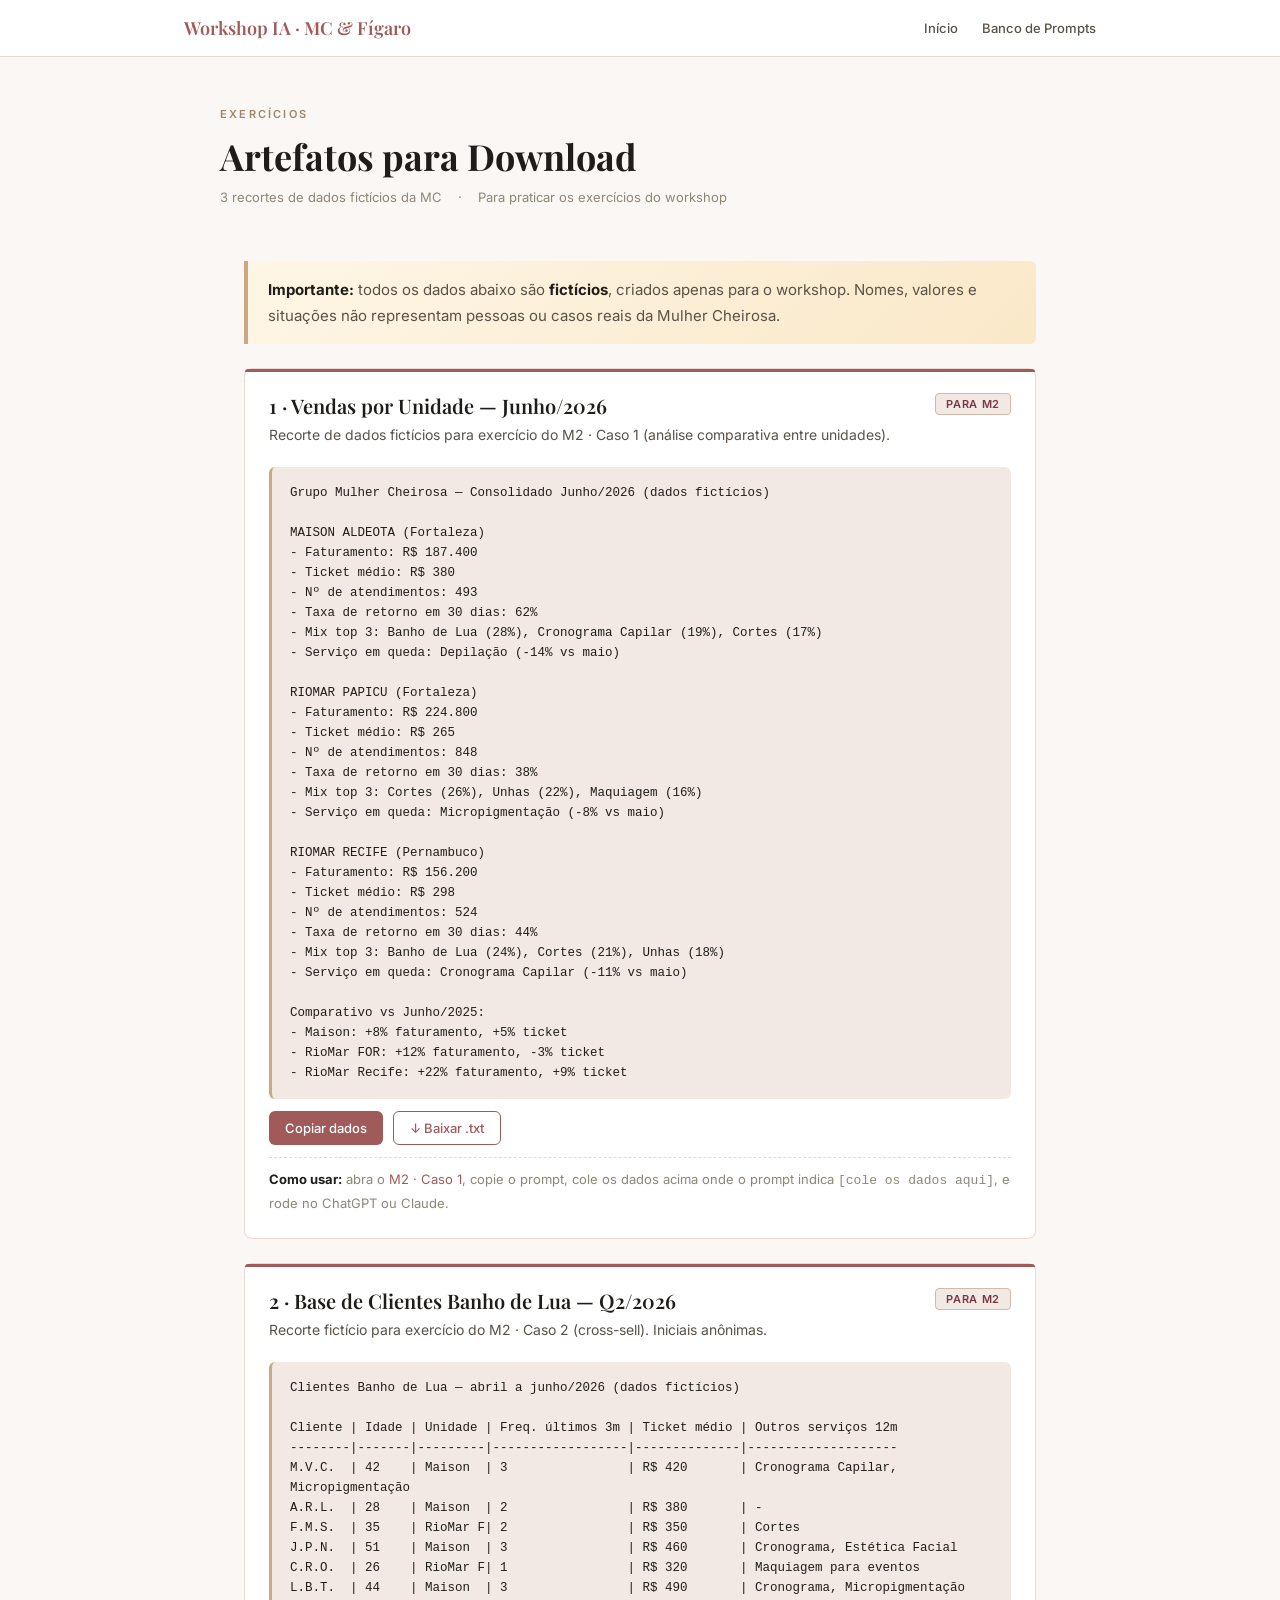
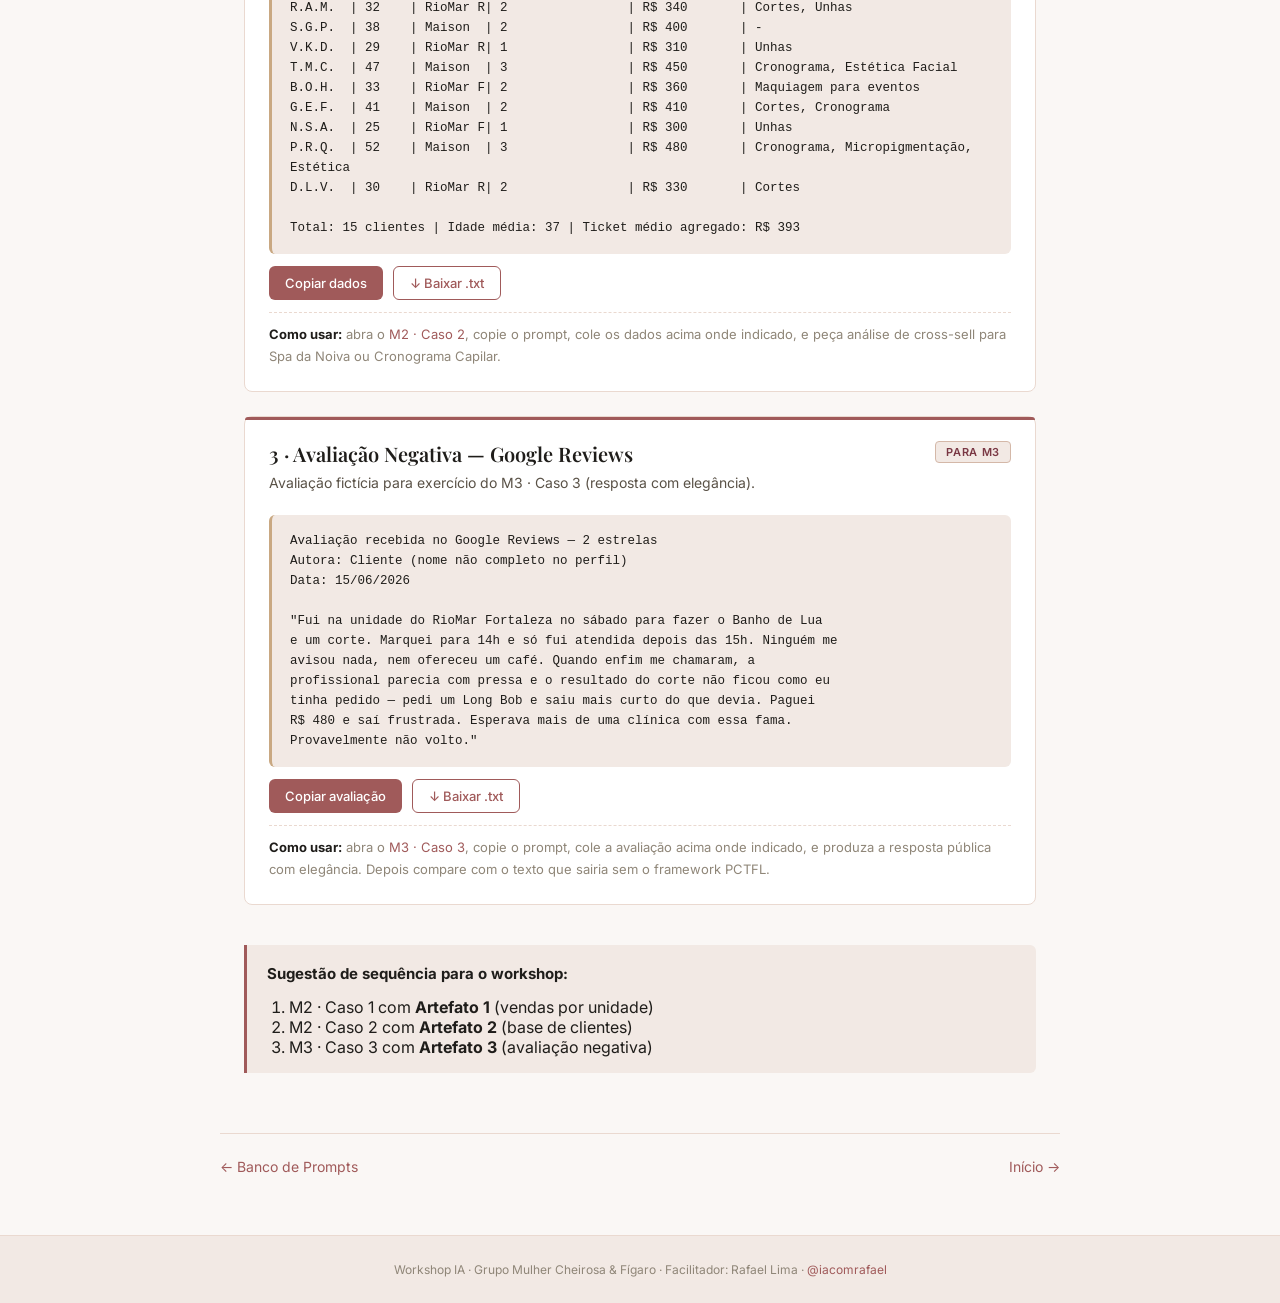
==== artefatos/index.html @ f2a698a7 "Initial: site do Workshop IA para Grupo Mulher Cheirosa & Fígaro Estrutura completa em 2h: - Home co" ====
<!DOCTYPE html>
<html lang="pt-BR">
<head>
  <meta charset="UTF-8">
  <meta name="viewport" content="width=device-width, initial-scale=1.0">
  <title>Artefatos — Workshop IA · MC & Fígaro</title>
  <link rel="preconnect" href="https://fonts.googleapis.com">
  <link rel="preconnect" href="https://fonts.gstatic.com" crossorigin>
  <link href="https://fonts.googleapis.com/css2?family=Playfair+Display:wght@400;600;700&family=Inter:wght@400;500;600&display=swap" rel="stylesheet">
  <link rel="stylesheet" href="../assets/style.css">
  <style>
    .artefato-list {
      display: flex;
      flex-direction: column;
      gap: 24px;
      margin: 24px 0 40px;
    }
    .artefato-card {
      background: var(--bg-card);
      border: 1px solid var(--border);
      border-radius: 8px;
      padding: 24px;
      position: relative;
    }
    .artefato-card::after {
      content: '';
      position: absolute;
      top: 0; left: 0; right: 0;
      height: 3px;
      background: var(--accent);
      border-radius: 8px 8px 0 0;
    }
    .artefato-header {
      display: flex;
      justify-content: space-between;
      align-items: flex-start;
      gap: 12px;
      margin-bottom: 12px;
    }
    .artefato-title {
      font-family: var(--serif);
      font-size: 20px;
      color: var(--ink);
      margin: 0 0 4px;
    }
    .artefato-desc {
      font-size: 14px;
      color: var(--ink-soft);
      margin-bottom: 8px;
    }
    .artefato-tag {
      font-size: 11px;
      font-weight: 600;
      padding: 3px 10px;
      border-radius: 4px;
      background: var(--bg-warm);
      color: var(--accent-dark);
      border: 1px solid var(--border-strong);
      text-transform: uppercase;
      letter-spacing: .06em;
      white-space: nowrap;
    }
    .artefato-body {
      background: var(--bg-warm);
      padding: 16px 18px;
      border-radius: 6px;
      font-family: var(--mono);
      font-size: 12.5px;
      color: var(--ink);
      white-space: pre-wrap;
      line-height: 1.6;
      border-left: 3px solid var(--accent-warm);
      margin-bottom: 12px;
      overflow-x: auto;
    }
    .artefato-actions {
      display: flex;
      gap: 10px;
      flex-wrap: wrap;
    }
    .copy-btn, .download-btn {
      padding: 8px 16px;
      font-family: var(--sans);
      font-size: 13px;
      font-weight: 500;
      border-radius: 6px;
      cursor: pointer;
      transition: background .15s;
      text-decoration: none;
      display: inline-block;
    }
    .copy-btn {
      background: var(--accent);
      color: #fff;
      border: none;
    }
    .copy-btn:hover { background: var(--accent-dark); }
    .copy-btn.copied { background: #2e7d32; }
    .download-btn {
      background: transparent;
      color: var(--accent);
      border: 1.5px solid var(--accent);
    }
    .download-btn:hover { background: var(--accent); color: #fff; }
    .como-usar {
      font-size: 13px;
      color: var(--ink-muted);
      padding: 10px 0 0;
      margin-top: 12px;
      border-top: 1px dashed var(--border);
    }
    .como-usar strong { color: var(--ink); }
  </style>
</head>
<body>

  <header class="topbar">
    <div class="topbar-inner">
      <a href="../index.html" class="topbar-logo">Workshop IA · MC & Fígaro</a>
      <nav class="topbar-nav">
        <a href="../index.html">Início</a>
        <a href="../banco-de-prompts/index.html">Banco de Prompts</a>
      </nav>
    </div>
  </header>

  <div class="module-header site-container">
    <p class="eyebrow">Exercícios</p>
    <h1>Artefatos para Download</h1>
    <div class="module-header-meta">
      <span>3 recortes de dados fictícios da MC</span>
      <span>·</span>
      <span>Para praticar os exercícios do workshop</span>
    </div>
  </div>

  <div class="site-container">
    <div class="callout warning">
      <p><strong>Importante:</strong> todos os dados abaixo são <strong>fictícios</strong>,
      criados apenas para o workshop. Nomes, valores e situações não representam
      pessoas ou casos reais da Mulher Cheirosa.</p>
    </div>

    <div class="artefato-list">

      <!-- ARTEFATO 1 -->
      <div class="artefato-card">
        <div class="artefato-header">
          <div>
            <h3 class="artefato-title">1 · Vendas por Unidade — Junho/2026</h3>
            <p class="artefato-desc">Recorte de dados fictícios para exercício do M2 · Caso 1 (análise comparativa entre unidades).</p>
          </div>
          <span class="artefato-tag">Para M2</span>
        </div>
        <div class="artefato-body" id="a1">Grupo Mulher Cheirosa — Consolidado Junho/2026 (dados fictícios)

MAISON ALDEOTA (Fortaleza)
- Faturamento: R$ 187.400
- Ticket médio: R$ 380
- Nº de atendimentos: 493
- Taxa de retorno em 30 dias: 62%
- Mix top 3: Banho de Lua (28%), Cronograma Capilar (19%), Cortes (17%)
- Serviço em queda: Depilação (-14% vs maio)

RIOMAR PAPICU (Fortaleza)
- Faturamento: R$ 224.800
- Ticket médio: R$ 265
- Nº de atendimentos: 848
- Taxa de retorno em 30 dias: 38%
- Mix top 3: Cortes (26%), Unhas (22%), Maquiagem (16%)
- Serviço em queda: Micropigmentação (-8% vs maio)

RIOMAR RECIFE (Pernambuco)
- Faturamento: R$ 156.200
- Ticket médio: R$ 298
- Nº de atendimentos: 524
- Taxa de retorno em 30 dias: 44%
- Mix top 3: Banho de Lua (24%), Cortes (21%), Unhas (18%)
- Serviço em queda: Cronograma Capilar (-11% vs maio)

Comparativo vs Junho/2025:
- Maison: +8% faturamento, +5% ticket
- RioMar FOR: +12% faturamento, -3% ticket
- RioMar Recife: +22% faturamento, +9% ticket</div>
        <div class="artefato-actions">
          <button class="copy-btn" data-copy="a1">Copiar dados</button>
          <a href="downloads/vendas-junho-2026.txt" download class="download-btn">↓ Baixar .txt</a>
        </div>
        <p class="como-usar"><strong>Como usar:</strong> abra o <a href="../m2/index.html">M2 · Caso 1</a>, copie o prompt, cole os dados acima onde o prompt indica <code>[cole os dados aqui]</code>, e rode no ChatGPT ou Claude.</p>
      </div>

      <!-- ARTEFATO 2 -->
      <div class="artefato-card">
        <div class="artefato-header">
          <div>
            <h3 class="artefato-title">2 · Base de Clientes Banho de Lua — Q2/2026</h3>
            <p class="artefato-desc">Recorte fictício para exercício do M2 · Caso 2 (cross-sell). Iniciais anônimas.</p>
          </div>
          <span class="artefato-tag">Para M2</span>
        </div>
        <div class="artefato-body" id="a2">Clientes Banho de Lua — abril a junho/2026 (dados fictícios)

Cliente | Idade | Unidade | Freq. últimos 3m | Ticket médio | Outros serviços 12m
--------|-------|---------|------------------|--------------|--------------------
M.V.C.  | 42    | Maison  | 3                | R$ 420       | Cronograma Capilar, Micropigmentação
A.R.L.  | 28    | Maison  | 2                | R$ 380       | -
F.M.S.  | 35    | RioMar F| 2                | R$ 350       | Cortes
J.P.N.  | 51    | Maison  | 3                | R$ 460       | Cronograma, Estética Facial
C.R.O.  | 26    | RioMar F| 1                | R$ 320       | Maquiagem para eventos
L.B.T.  | 44    | Maison  | 3                | R$ 490       | Cronograma, Micropigmentação
R.A.M.  | 32    | RioMar R| 2                | R$ 340       | Cortes, Unhas
S.G.P.  | 38    | Maison  | 2                | R$ 400       | -
V.K.D.  | 29    | RioMar R| 1                | R$ 310       | Unhas
T.M.C.  | 47    | Maison  | 3                | R$ 450       | Cronograma, Estética Facial
B.O.H.  | 33    | RioMar F| 2                | R$ 360       | Maquiagem para eventos
G.E.F.  | 41    | Maison  | 2                | R$ 410       | Cortes, Cronograma
N.S.A.  | 25    | RioMar F| 1                | R$ 300       | Unhas
P.R.Q.  | 52    | Maison  | 3                | R$ 480       | Cronograma, Micropigmentação, Estética
D.L.V.  | 30    | RioMar R| 2                | R$ 330       | Cortes

Total: 15 clientes | Idade média: 37 | Ticket médio agregado: R$ 393</div>
        <div class="artefato-actions">
          <button class="copy-btn" data-copy="a2">Copiar dados</button>
          <a href="downloads/clientes-banho-de-lua-q2-2026.txt" download class="download-btn">↓ Baixar .txt</a>
        </div>
        <p class="como-usar"><strong>Como usar:</strong> abra o <a href="../m2/index.html">M2 · Caso 2</a>, copie o prompt, cole os dados acima onde indicado, e peça análise de cross-sell para Spa da Noiva ou Cronograma Capilar.</p>
      </div>

      <!-- ARTEFATO 3 -->
      <div class="artefato-card">
        <div class="artefato-header">
          <div>
            <h3 class="artefato-title">3 · Avaliação Negativa — Google Reviews</h3>
            <p class="artefato-desc">Avaliação fictícia para exercício do M3 · Caso 3 (resposta com elegância).</p>
          </div>
          <span class="artefato-tag">Para M3</span>
        </div>
        <div class="artefato-body" id="a3">Avaliação recebida no Google Reviews — 2 estrelas
Autora: Cliente (nome não completo no perfil)
Data: 15/06/2026

"Fui na unidade do RioMar Fortaleza no sábado para fazer o Banho de Lua
e um corte. Marquei para 14h e só fui atendida depois das 15h. Ninguém me
avisou nada, nem ofereceu um café. Quando enfim me chamaram, a
profissional parecia com pressa e o resultado do corte não ficou como eu
tinha pedido — pedi um Long Bob e saiu mais curto do que devia. Paguei
R$ 480 e saí frustrada. Esperava mais de uma clínica com essa fama.
Provavelmente não volto."</div>
        <div class="artefato-actions">
          <button class="copy-btn" data-copy="a3">Copiar avaliação</button>
          <a href="downloads/avaliacao-negativa.txt" download class="download-btn">↓ Baixar .txt</a>
        </div>
        <p class="como-usar"><strong>Como usar:</strong> abra o <a href="../m3/index.html">M3 · Caso 3</a>, copie o prompt, cole a avaliação acima onde indicado, e produza a resposta pública com elegância. Depois compare com o texto que sairia sem o framework PCTFL.</p>
      </div>

    </div><!-- /artefato-list -->

    <div class="callout">
      <p><strong>Sugestão de sequência para o workshop:</strong></p>
      <ol style="margin-top:10px; margin-bottom:0">
        <li>M2 · Caso 1 com <strong>Artefato 1</strong> (vendas por unidade)</li>
        <li>M2 · Caso 2 com <strong>Artefato 2</strong> (base de clientes)</li>
        <li>M3 · Caso 3 com <strong>Artefato 3</strong> (avaliação negativa)</li>
      </ol>
    </div>
  </div>

  <section class="section content-section">
    <div class="site-container" style="display:flex; justify-content:space-between; padding:24px 0; border-top:1px solid var(--border)">
      <a href="../banco-de-prompts/index.html" style="font-size:14px; color:var(--accent)">← Banco de Prompts</a>
      <a href="../index.html" style="font-size:14px; color:var(--accent)">Início →</a>
    </div>
  </section>

  <footer>
    <p>Workshop IA · Grupo Mulher Cheirosa & Fígaro · Facilitador: Rafael Lima · <a href="https://instagram.com/iacomrafael" target="_blank" rel="noopener">@iacomrafael</a></p>
  </footer>

  <script src="../assets/script.js"></script>
</body>
</html>
---- assets/style.css ----
/* ============================================================
   Workshop IA · Grupo Mulher Cheirosa & Fígaro — style.css
   Design System: MC Premium (sofisticado/feminino)
   Paleta: off-white quente + rosé profundo + champagne · Playfair Display + Inter
   ============================================================ */

/* ── 1. Reset + Variables ───────────────────────────────── */
:root {
  /* Fundos */
  --bg:        #faf7f5;
  --bg-warm:   #f2e9e4;
  --bg-card:   #ffffff;

  /* Texto */
  --ink:       #1f1d1a;
  --ink-soft:  #5a5247;
  --ink-muted: #8f8678;

  /* Marca */
  --accent:           #a05a5a;
  --accent-dark:      #7a3844;
  --accent-warm:      #c9a882;
  --accent-warm-dark: #a0876a;

  /* Bordas */
  --border:        #ead9d0;
  --border-strong: #d4b8a8;

  /* Tipografia */
  --serif: 'Playfair Display', Georgia, serif;
  --sans:  'Inter', -apple-system, BlinkMacSystemFont, sans-serif;
  --mono:  'SFMono-Regular', ui-monospace, 'Menlo', 'Consolas', monospace;
}

*, *::before, *::after {
  box-sizing: border-box;
}

* {
  margin: 0;
  padding: 0;
}

/* ── 2. Base ─────────────────────────────────────────────── */
body {
  background: var(--bg);
  font-family: var(--sans);
  color: var(--ink);
  -webkit-font-smoothing: antialiased;
  text-rendering: optimizeLegibility;
}

a {
  color: var(--accent);
  text-decoration: none;
}
a:hover {
  text-decoration: underline;
}

img {
  max-width: 100%;
  display: block;
}

ul, ol {
  padding-left: 1.4em;
}

@media (prefers-reduced-motion: reduce) {
  *, *::before, *::after {
    animation: none !important;
    transition: none !important;
    scroll-behavior: auto !important;
  }
}

/* ── 3. Tipografia ───────────────────────────────────────── */
h1 {
  font-family: var(--serif);
  font-weight: 700;
  font-size: 42px;
  line-height: 1.15;
  color: var(--ink);
}
h2 {
  font-family: var(--serif);
  font-weight: 600;
  font-size: 28px;
  line-height: 1.25;
  color: var(--ink);
}
h3 {
  font-family: var(--serif);
  font-weight: 600;
  font-size: 22px;
  line-height: 1.3;
  color: var(--ink);
}
p {
  font-family: var(--sans);
  font-size: 16px;
  line-height: 1.7;
  color: var(--ink-soft);
}

.eyebrow {
  font-family: var(--sans);
  font-size: 11px;
  font-weight: 600;
  text-transform: uppercase;
  letter-spacing: 0.2em;
  color: var(--accent-warm-dark);
  margin-bottom: 12px;
}

/* ── 4. Layout ───────────────────────────────────────────── */
.site-container {
  max-width: 840px;
  margin: 0 auto;
  padding: 0 24px;
}

.section {
  padding: 48px 0;
}
.section + .section {
  border-top: 1px solid var(--border);
}

/* ── 5. Topbar ───────────────────────────────────────────── */
.topbar {
  position: sticky;
  top: 0;
  background: #fff;
  border-bottom: 1px solid var(--border);
  z-index: 100;
}
.topbar-inner {
  display: flex;
  justify-content: space-between;
  align-items: center;
  max-width: 960px;
  margin: 0 auto;
  padding: 0 24px;
  height: 56px;
}
.topbar-logo {
  font-family: var(--serif);
  font-size: 18px;
  font-weight: 600;
  color: var(--accent);
  text-decoration: none;
}
.topbar-logo:hover {
  text-decoration: none;
}
.topbar-nav {
  display: flex;
  gap: 24px;
}
.topbar-nav a {
  font-family: var(--sans);
  font-size: 13px;
  font-weight: 500;
  color: var(--ink-soft);
  text-decoration: none;
  padding: 4px 0;
  transition: color .2s;
}
.topbar-nav a:hover {
  color: var(--accent);
  text-decoration: none;
}
.topbar-nav a.active {
  color: var(--accent);
  border-bottom: 2px solid var(--accent);
}

/* ── 6. Hero (home) ──────────────────────────────────────── */
.hero {
  padding: 80px 24px 64px;
  text-align: center;
  background: var(--bg);
}
.hero-eyebrow {
  font-family: var(--sans);
  font-size: 11px;
  font-weight: 600;
  text-transform: uppercase;
  letter-spacing: 0.2em;
  color: var(--accent-warm-dark);
  margin-bottom: 12px;
}
.hero h1 {
  margin-bottom: 20px;
}
.hero-subtitle {
  font-family: var(--sans);
  font-size: 18px;
  line-height: 1.6;
  color: var(--ink-soft);
  max-width: 560px;
  margin: 0 auto 40px;
}
.hero-meta {
  display: flex;
  gap: 12px;
  justify-content: center;
  flex-wrap: wrap;
}
.badge {
  font-family: var(--sans);
  font-size: 12px;
  font-weight: 500;
  background: var(--bg-warm);
  border: 1px solid var(--border);
  border-radius: 20px;
  padding: 6px 14px;
  color: var(--ink-soft);
}

/* ── 7. Grid de módulos (home) ───────────────────────────── */
.modules-grid {
  display: grid;
  grid-template-columns: repeat(auto-fill, minmax(280px, 1fr));
  gap: 20px;
  padding: 0 24px 64px;
  max-width: 888px;
  margin: 0 auto;
}
.module-card {
  background: var(--bg-card);
  border: 1px solid var(--border);
  border-radius: 8px;
  padding: 28px;
  position: relative;
  overflow: hidden;
  transition: transform .2s, box-shadow .2s;
  cursor: pointer;
  display: flex;
  flex-direction: column;
}
.module-card::after {
  content: '';
  position: absolute;
  top: 0; left: 0; right: 0;
  height: 3px;
  background: var(--accent);
  transform: scaleX(0);
  transform-origin: left;
  transition: transform .35s cubic-bezier(0.16, 1, 0.3, 1);
}
.module-card:hover::after {
  transform: scaleX(1);
}
.module-card:hover {
  transform: translateY(-4px);
  box-shadow: 0 12px 32px rgba(31,29,26,.08), 0 2px 8px rgba(31,29,26,.05);
}
.module-card-eyebrow {
  font-family: var(--sans);
  font-size: 11px;
  font-weight: 600;
  text-transform: uppercase;
  letter-spacing: 0.2em;
  color: var(--accent-warm-dark);
  margin-bottom: 12px;
}
.module-card h3 {
  font-family: var(--serif);
  font-size: 22px;
  margin: 8px 0 12px;
}
.module-card-desc {
  font-family: var(--sans);
  font-size: 14px;
  color: var(--ink-soft);
  line-height: 1.6;
  margin-bottom: 20px;
  flex: 1;
}
.module-card-footer {
  display: flex;
  justify-content: space-between;
  align-items: center;
}
.module-card-duration {
  font-family: var(--sans);
  font-size: 12px;
  font-weight: 500;
  color: var(--ink-muted);
}
.module-card-link {
  font-family: var(--sans);
  font-size: 13px;
  font-weight: 500;
  color: var(--accent);
}
.module-card:hover .module-card-link {
  color: var(--accent-dark);
}

/* ── 8. Página de módulo ─────────────────────────────────── */
.module-header {
  padding: 48px 0 32px;
}
.module-header .eyebrow {
  color: var(--accent-warm-dark);
}
.module-header h1 {
  font-family: var(--serif);
  font-weight: 700;
  font-size: 36px;
}
.module-header-meta {
  display: flex;
  gap: 16px;
  flex-wrap: wrap;
  font-family: var(--sans);
  font-size: 13px;
  color: var(--ink-muted);
  margin-top: 12px;
}
.content-section {
  padding: 36px 0;
}
.content-section h2 {
  font-family: var(--serif);
  font-weight: 600;
  font-size: 24px;
  margin-bottom: 16px;
}
.content-section h3 {
  font-family: var(--serif);
  font-weight: 600;
  font-size: 20px;
  margin-bottom: 12px;
}
.content-section p {
  margin-bottom: 16px;
}
.content-section ul,
.content-section ol {
  margin-bottom: 16px;
  color: var(--ink-soft);
  font-size: 15px;
  line-height: 1.7;
}
.content-section li {
  margin-bottom: 6px;
}

/* ── 9. Tabela ───────────────────────────────────────────── */
.table-wrap {
  overflow-x: auto;
  margin: 24px 0;
  border: 1px solid var(--border);
  border-radius: 8px;
}
table {
  width: 100%;
  border-collapse: collapse;
}
th {
  background: var(--bg-warm);
  font-family: var(--sans);
  font-size: 11px;
  font-weight: 600;
  text-transform: uppercase;
  letter-spacing: .08em;
  color: var(--ink-soft);
  padding: 10px 16px;
  text-align: left;
}
td {
  padding: 12px 16px;
  font-family: var(--sans);
  font-size: 14px;
  color: var(--ink);
  border-bottom: 1px solid var(--border);
}
tr:last-child td {
  border-bottom: none;
}
tr:hover td {
  background: var(--bg-warm);
}

/* ── 10. Callout ─────────────────────────────────────────── */
.callout {
  border-left: 3px solid var(--accent);
  background: var(--bg-warm);
  padding: 16px 20px;
  border-radius: 0 6px 6px 0;
  margin: 24px 0;
}
.callout p {
  margin: 0;
  font-size: 15px;
  color: var(--ink-soft);
}
.callout p + p {
  margin-top: 8px;
}
.callout strong {
  color: var(--ink);
}
.callout.warning { border-color: #c9a882; }
.callout.danger  { border-color: #b85c5c; }

/* ── 11. Botão ───────────────────────────────────────────── */
.btn {
  display: inline-flex;
  align-items: center;
  gap: 6px;
  padding: 10px 20px;
  background: var(--accent);
  color: #fff;
  border: none;
  border-radius: 6px;
  font-family: var(--sans);
  font-size: 14px;
  font-weight: 500;
  cursor: pointer;
  text-decoration: none;
  transition: background .2s, transform .15s;
}
.btn:hover {
  background: var(--accent-dark);
  transform: translateY(-1px);
  text-decoration: none;
  color: #fff;
}
.btn-outline {
  background: transparent;
  border: 1.5px solid var(--accent);
  color: var(--accent);
}
.btn-outline:hover {
  background: var(--accent);
  color: #fff;
}

/* ── 12. Exercício box ───────────────────────────────────── */
.exercise-box {
  border: 2px dashed var(--accent);
  border-radius: 8px;
  padding: 28px;
  background: var(--bg-warm);
  margin: 32px 0;
}
.exercise-box-header {
  display: flex;
  align-items: center;
  gap: 10px;
  margin-bottom: 16px;
}
.exercise-box-badge {
  font-family: var(--sans);
  font-size: 10px;
  font-weight: 600;
  text-transform: uppercase;
  letter-spacing: .08em;
  background: var(--accent);
  color: #fff;
  border-radius: 4px;
  padding: 4px 8px;
}
.exercise-box h3 {
  font-family: var(--serif);
  font-size: 20px;
  margin: 0;
}
.exercise-box p {
  margin-bottom: 12px;
}
.exercise-box p:last-child {
  margin-bottom: 0;
}

/* ── 13. Prompt card (banco de prompts) ──────────────────── */
.prompt-card {
  background: var(--bg-card);
  border: 1px solid var(--border);
  border-radius: 8px;
  padding: 24px;
  margin-bottom: 20px;
  scroll-margin-top: 72px;
}
.prompt-card-header {
  display: flex;
  justify-content: space-between;
  align-items: flex-start;
  gap: 12px;
  margin-bottom: 16px;
}
.prompt-card h3 {
  font-family: var(--serif);
  font-size: 18px;
  margin: 0;
}
.prompt-card-function {
  font-family: var(--sans);
  font-size: 11px;
  font-weight: 600;
  background: rgba(44, 95, 112, .1);
  color: var(--accent);
  border-radius: 4px;
  padding: 4px 10px;
  white-space: nowrap;
}
.prompt-body {
  background: var(--bg-warm);
  border-radius: 6px;
  padding: 16px;
  font-family: var(--mono);
  font-size: 13px;
  line-height: 1.6;
  color: var(--ink-soft);
  white-space: pre-wrap;
  overflow-x: auto;
}
.prompt-card-footer {
  display: flex;
  justify-content: flex-end;
  margin-top: 14px;
}
.btn-copy {
  padding: 6px 14px;
  font-size: 12px;
}
.btn-copy.copied {
  background: var(--accent-dark);
}

/* ── 14. Download card (artefatos) ───────────────────────── */
.download-card {
  background: var(--bg-card);
  border: 1px solid var(--border);
  border-radius: 8px;
  padding: 24px;
  display: flex;
  gap: 20px;
  align-items: flex-start;
  margin-bottom: 20px;
  transition: border-color .2s, box-shadow .2s;
  scroll-margin-top: 72px;
}
.download-card:hover {
  border-color: var(--border-strong);
  box-shadow: 0 6px 18px rgba(31,29,26,.06);
}
.download-icon {
  width: 48px;
  height: 48px;
  flex-shrink: 0;
  background: var(--bg-warm);
  display: flex;
  align-items: center;
  justify-content: center;
  border-radius: 50%;
  color: var(--accent);
  font-size: 22px;
}
.download-info {
  flex: 1;
}
.download-info h3 {
  font-family: var(--serif);
  font-size: 18px;
  margin: 0 0 8px;
}
.download-info p {
  font-family: var(--sans);
  font-size: 14px;
  color: var(--ink-soft);
  margin: 0 0 16px;
}
.download-module {
  font-family: var(--sans);
  font-size: 11px;
  font-weight: 500;
  background: rgba(194, 145, 107, .15);
  color: var(--accent-warm-dark);
  border-radius: 4px;
  padding: 4px 10px;
  display: inline-block;
}

/* ── 15. Navegação entre módulos ─────────────────────────── */
.module-nav {
  display: flex;
  justify-content: space-between;
  gap: 16px;
  padding: 40px 0 24px;
  border-top: 1px solid var(--border);
  margin-top: 48px;
}
.module-nav a {
  font-family: var(--sans);
  font-size: 14px;
  font-weight: 500;
  color: var(--accent);
  text-decoration: none;
}
.module-nav a:hover {
  text-decoration: underline;
}
.module-nav a.next {
  text-align: right;
  margin-left: auto;
}
.module-nav-label {
  font-family: var(--sans);
  font-size: 11px;
  color: var(--ink-muted);
  display: block;
  margin-bottom: 4px;
}

/* ── 16. Filtro de função (banco de prompts) ─────────────── */
.filter-bar {
  display: flex;
  gap: 8px;
  flex-wrap: wrap;
  margin-bottom: 32px;
}
.filter-btn {
  display: inline-flex;
  align-items: center;
  padding: 7px 16px;
  font-family: var(--sans);
  font-size: 13px;
  font-weight: 500;
  background: transparent;
  border: 1.5px solid var(--accent);
  color: var(--accent);
  border-radius: 6px;
  cursor: pointer;
  transition: background .2s, color .2s;
}
.filter-btn:hover {
  background: var(--bg-warm);
}
.filter-btn.active {
  background: var(--accent);
  color: #fff;
}

/* ── 17. Reveal animation ────────────────────────────────── */
.reveal {
  opacity: 0;
  transform: translateY(20px);
  transition: opacity .5s ease, transform .5s ease;
}
.reveal.visible {
  opacity: 1;
  transform: translateY(0);
}

/* ── 18. Footer ──────────────────────────────────────────── */
footer {
  background: var(--bg-warm);
  border-top: 1px solid var(--border);
  padding: 24px;
  text-align: center;
}
footer p {
  font-family: var(--sans);
  font-size: 12px;
  color: var(--ink-muted);
}

/* ── Responsivo ──────────────────────────────────────────── */
@media (max-width: 600px) {
  h1 { font-size: 32px; }
  .hero { padding: 56px 20px 48px; }
  .hero h1 { font-size: 32px; }
  .module-header h1 { font-size: 28px; }
  .topbar-nav { gap: 16px; }
  .topbar-logo { font-size: 16px; }
}

/* ============================================================
   PROMPT 18 — Componentes Interativos
   ============================================================ */

/* ── Botão flutuante "voltar ao topo" ─────────────────────── */
.back-to-top {
  position: fixed;
  bottom: 24px;
  right: 24px;
  width: 44px;
  height: 44px;
  border-radius: 50%;
  background: var(--accent);
  color: #fff;
  border: none;
  font-size: 20px;
  cursor: pointer;
  display: flex;
  align-items: center;
  justify-content: center;
  box-shadow: 0 6px 16px rgba(44, 95, 112, .28);
  opacity: 0;
  pointer-events: none;
  transform: translateY(8px);
  transition: opacity .25s ease, transform .25s ease, background .15s;
  z-index: 300;
}
.back-to-top.visible {
  opacity: 1;
  pointer-events: all;
  transform: translateY(0);
}
.back-to-top:hover { background: var(--accent-dark); }
@media (max-width: 640px) {
  .back-to-top { bottom: 16px; right: 16px; width: 40px; height: 40px; font-size: 18px; }
}

/* ── Topbar: badge "módulo atual" na navegação ────────────── */
.topbar-current {
  display: inline-block;
  font-size: 12px;
  font-weight: 600;
  text-transform: uppercase;
  letter-spacing: .08em;
  color: var(--accent-warm-dark);
  margin-left: 12px;
  padding: 3px 10px;
  border: 1px solid var(--border);
  border-radius: 4px;
  background: var(--bg-warm);
}
@media (max-width: 640px) {
  .topbar-current { display: none; }
}

/* ── Checkbox interativo dos Entregáveis ──────────────────── */
.entregavel-list {
  list-style: none;
  padding: 0;
  margin: 16px 0 0;
}
.entregavel-list li {
  display: flex;
  align-items: flex-start;
  gap: 12px;
  padding: 12px 14px;
  border-radius: 8px;
  cursor: pointer;
  transition: background .15s;
  margin-bottom: 6px;
  border: 1px solid transparent;
}
.entregavel-list li:hover { background: var(--bg-warm); }
.entregavel-list li.checked {
  background: var(--bg-warm);
  border-color: var(--border);
}
.entregavel-checkbox {
  flex-shrink: 0;
  width: 22px;
  height: 22px;
  border-radius: 6px;
  border: 1.5px solid var(--border-strong);
  background: var(--bg);
  display: flex;
  align-items: center;
  justify-content: center;
  margin-top: 2px;
  transition: background .15s, border-color .15s;
}
.entregavel-list li.checked .entregavel-checkbox {
  background: var(--accent);
  border-color: var(--accent);
}
.entregavel-checkbox::after {
  content: '';
  width: 6px;
  height: 11px;
  border: solid #fff;
  border-width: 0 2px 2px 0;
  transform: rotate(45deg) translate(-1px, -1px);
  opacity: 0;
  transition: opacity .15s;
}
.entregavel-list li.checked .entregavel-checkbox::after { opacity: 1; }
.entregavel-text {
  font-size: 15px;
  color: var(--ink-soft);
  line-height: 1.6;
}
.entregavel-list li.checked .entregavel-text {
  color: var(--ink-muted);
  text-decoration: line-through;
}
.entregavel-progress {
  margin-top: 18px;
  font-size: 13px;
  color: var(--ink-muted);
  font-weight: 500;
}
.entregavel-progress strong { color: var(--accent); font-weight: 600; }

/* ── Auto-quiz dos 5 Sinais (M1) ──────────────────────────── */
.sinais-quiz {
  margin: 24px 0;
  border: 1px solid var(--border);
  border-radius: 12px;
  overflow: hidden;
  background: var(--bg);
}
.sinais-quiz-row {
  display: grid;
  grid-template-columns: 56px 1fr 240px;
  gap: 16px;
  padding: 16px 20px;
  cursor: pointer;
  transition: background .15s;
  border-bottom: 1px solid var(--border);
  align-items: center;
}
.sinais-quiz-row:last-of-type { border-bottom: none; }
.sinais-quiz-row:hover { background: var(--bg-warm); }
.sinais-quiz-row.checked { background: #fdf3ec; }
.sinais-quiz-num {
  width: 36px; height: 36px;
  border-radius: 8px;
  display: flex; align-items: center; justify-content: center;
  font-family: var(--serif);
  font-size: 16px; font-weight: 700;
  background: var(--bg-warm);
  color: var(--ink-muted);
  border: 1.5px solid var(--border);
  transition: all .15s;
}
.sinais-quiz-row.checked .sinais-quiz-num {
  background: var(--accent-warm);
  color: #fff;
  border-color: var(--accent-warm);
}
.sinais-quiz-sinal { font-size: 14.5px; color: var(--ink); line-height: 1.5; }
.sinais-quiz-revela { font-size: 13px; color: var(--ink-muted); line-height: 1.5; }
.sinais-quiz-result {
  padding: 20px 24px;
  background: var(--bg-warm);
  border-top: 1px solid var(--border);
  font-size: 14.5px;
  line-height: 1.7;
  color: var(--ink-soft);
}
.sinais-quiz-result strong { color: var(--ink); }
.sinais-quiz-result-num {
  display: inline-block;
  padding: 2px 12px;
  border-radius: 4px;
  font-weight: 700;
  font-family: var(--serif);
  font-size: 16px;
  background: var(--accent-warm);
  color: #fff;
  margin: 0 2px;
}
@media (max-width: 640px) {
  .sinais-quiz-row {
    grid-template-columns: 36px 1fr;
    gap: 12px;
  }
  .sinais-quiz-revela {
    grid-column: 2 / 3;
    margin-top: 4px;
  }
}

/* ── Banco de Prompts: contador dinâmico ──────────────────── */
.banco-contador {
  font-size: 13px;
  color: var(--ink-muted);
  margin: 16px 0 8px;
  font-weight: 500;
}
.banco-contador strong { color: var(--accent); font-weight: 600; }

/* ── Gerador PCTFL+CS+N inline (M4) ───────────────────────── */
.gerador-pctfl {
  background: var(--bg);
  border: 1px solid var(--border);
  border-radius: 12px;
  padding: 28px;
  margin-top: 18px;
}
.gerador-pctfl-head {
  display: flex;
  justify-content: space-between;
  align-items: flex-end;
  flex-wrap: wrap;
  gap: 12px;
  margin-bottom: 20px;
  padding-bottom: 18px;
  border-bottom: 1px solid var(--border);
}
.gerador-pctfl-head h3 {
  font-family: var(--serif);
  font-size: 20px;
  margin: 0;
  color: var(--ink);
}
.gerador-pctfl-head p {
  margin: 6px 0 0;
  font-size: 13.5px;
  color: var(--ink-muted);
}
.gerador-pctfl-actions {
  display: flex;
  gap: 8px;
}
.gerador-pctfl-btn {
  font-family: inherit;
  font-size: 12.5px;
  font-weight: 500;
  padding: 6px 14px;
  border-radius: 6px;
  border: 1px solid var(--border);
  background: var(--bg-warm);
  color: var(--ink-soft);
  cursor: pointer;
  transition: all .15s;
}
.gerador-pctfl-btn:hover { background: var(--border); color: var(--ink); }
.gerador-pctfl-grid {
  display: grid;
  grid-template-columns: 1fr 1fr;
  gap: 28px;
  align-items: start;
}
@media (max-width: 860px) {
  .gerador-pctfl-grid { grid-template-columns: 1fr; }
}
.gerador-pctfl-form { display: flex; flex-direction: column; gap: 14px; }
.gerador-pctfl-field { display: flex; flex-direction: column; }
.gerador-pctfl-label {
  display: flex;
  align-items: baseline;
  gap: 8px;
  font-size: 12px;
  font-weight: 600;
  text-transform: uppercase;
  letter-spacing: .06em;
  color: var(--ink-muted);
  margin-bottom: 6px;
}
.gerador-pctfl-label-letter {
  font-family: var(--serif);
  font-size: 16px;
  font-weight: 700;
  color: var(--accent);
}
.gerador-pctfl-field.cs .gerador-pctfl-label-letter,
.gerador-pctfl-field.n .gerador-pctfl-label-letter { color: var(--accent-warm); }
.gerador-pctfl-hint {
  font-size: 11.5px;
  color: var(--ink-muted);
  margin-left: 6px;
  font-weight: 400;
  text-transform: none;
  letter-spacing: 0;
}
.gerador-pctfl-input,
.gerador-pctfl-textarea {
  font-family: inherit;
  font-size: 13px;
  color: var(--ink);
  border: 1.5px solid var(--border);
  border-radius: 8px;
  padding: 10px 12px;
  background: var(--bg);
  outline: none;
  transition: border-color .15s;
  width: 100%;
}
/* placeholder um pouco menor pra o texto-exemplo caber inteiro */
.gerador-pctfl-input::placeholder,
.gerador-pctfl-textarea::placeholder {
  font-size: 12.5px;
}
.gerador-pctfl-textarea { min-height: 60px; resize: vertical; line-height: 1.5; }
.gerador-pctfl-input:focus,
.gerador-pctfl-textarea:focus { border-color: var(--accent); }
.gerador-pctfl-preview-wrap {
  position: sticky;
  top: 80px;
}
.gerador-pctfl-preview-label {
  display: flex;
  align-items: center;
  justify-content: space-between;
  margin-bottom: 8px;
}
.gerador-pctfl-preview-label span {
  font-size: 12px;
  font-weight: 600;
  text-transform: uppercase;
  letter-spacing: .08em;
  color: var(--ink-muted);
}
.gerador-pctfl-preview {
  background: var(--bg-warm);
  border: 1px solid var(--border);
  border-radius: 8px;
  padding: 18px 20px;
  font-family: var(--mono);
  font-size: 12.5px;
  line-height: 1.7;
  color: var(--ink);
  white-space: pre-wrap;
  word-wrap: break-word;
  max-height: 480px;
  overflow-y: auto;
  margin: 0;
}
.gerador-pctfl-preview .placeholder {
  color: var(--ink-muted);
  font-style: italic;
}
.gerador-pctfl-copy {
  margin-top: 12px;
  background: var(--accent);
  color: #fff;
  border: none;
  padding: 11px 22px;
  font-size: 13.5px;
  font-weight: 600;
  font-family: inherit;
  cursor: pointer;
  border-radius: 6px;
  transition: background .15s;
  width: 100%;
}
.gerador-pctfl-copy:hover { background: var(--accent-dark); }
.gerador-pctfl-copy.copied { background: #4a8061; }
.gerador-pctfl-disabled {
  opacity: .55;
  cursor: not-allowed;
}

/* ============================================================
   PROMPT 19 — Dashboard Executivo + Dados Anthropic
   ============================================================ */

/* ── Bignum (estatística-âncora) ──────────────────────────── */
.bignum-grid {
  display: grid;
  grid-template-columns: repeat(auto-fit, minmax(180px, 1fr));
  gap: 16px;
  margin: 24px 0;
}
.bignum {
  position: relative;
  background: var(--bg-card);
  border: 1px solid var(--border);
  border-radius: 12px;
  padding: 24px 22px 22px;
  text-align: left;
  overflow: hidden;
}
.bignum::before {
  content: "";
  position: absolute;
  top: 0; left: 0; right: 0;
  height: 3px;
  background: linear-gradient(90deg, var(--accent-warm), var(--accent));
}
.bignum-value {
  font-family: var(--serif);
  font-weight: 700;
  font-size: 42px;
  line-height: 1.05;
  color: var(--ink);
  margin: 0 0 8px;
  letter-spacing: -0.01em;
}
.bignum-label {
  font-size: 11px;
  font-weight: 600;
  text-transform: uppercase;
  letter-spacing: 0.08em;
  color: var(--accent-warm-dark);
  margin: 0 0 4px;
}
.bignum-desc {
  font-size: 13px;
  color: var(--ink-soft);
  line-height: 1.5;
  margin: 0;
}
.bignum.compact .bignum-value { font-size: 32px; }
@media (max-width: 640px) {
  .bignum-grid { grid-template-columns: repeat(2, 1fr); gap: 10px; }
  .bignum { padding: 18px 16px 16px; }
  .bignum-value { font-size: 32px; }
}

/* ── HorizontalBarGraph (barras horizontais com %) ────────── */
.hbar-graph {
  margin: 20px 0 8px;
}
.hbar-graph-title {
  font-family: var(--serif);
  font-size: 14px;
  font-weight: 600;
  color: var(--ink);
  margin: 0 0 4px;
  text-transform: uppercase;
  letter-spacing: 0.06em;
}
.hbar-graph-source {
  font-size: 12px;
  color: var(--ink-muted);
  margin: 0 0 16px;
}
.hbar-row {
  display: grid;
  grid-template-columns: 200px 1fr 60px;
  gap: 12px;
  align-items: center;
  padding: 8px 0;
  border-bottom: 1px dashed var(--border);
}
.hbar-row:last-child { border-bottom: none; }
.hbar-label {
  font-size: 13.5px;
  color: var(--ink);
  font-weight: 500;
}
.hbar-track {
  background: var(--bg-warm);
  border-radius: 4px;
  height: 22px;
  overflow: hidden;
  position: relative;
}
.hbar-fill {
  height: 100%;
  background: var(--accent);
  border-radius: 4px;
  transition: width .6s ease;
  min-width: 4px;
}
.hbar-fill.warn { background: var(--accent-warm); }
.hbar-fill.muted { background: var(--ink-muted); }
.hbar-pct {
  font-family: var(--serif);
  font-size: 15px;
  font-weight: 700;
  color: var(--ink);
  text-align: right;
}
@media (max-width: 640px) {
  .hbar-row {
    grid-template-columns: 1fr 50px;
    gap: 6px 10px;
  }
  .hbar-label { grid-column: 1 / 3; font-size: 13px; }
  .hbar-track { grid-column: 1 / 2; height: 14px; }
  .hbar-pct { grid-column: 2 / 3; font-size: 13px; }
}

/* ── Donut SVG (distribuição categórica) ──────────────────── */
.donut-box {
  display: grid;
  grid-template-columns: 220px 1fr;
  gap: 28px;
  align-items: center;
  padding: 20px 0;
}
.donut-svg {
  width: 200px;
  height: 200px;
  display: block;
}
.donut-legend {
  display: flex;
  flex-direction: column;
  gap: 12px;
}
.donut-legend-row {
  display: grid;
  grid-template-columns: 14px 48px 1fr;
  align-items: baseline;
  gap: 10px;
}
.donut-legend-dot {
  width: 12px;
  height: 12px;
  border-radius: 3px;
  flex-shrink: 0;
  position: relative;
  top: 2px;
}
.donut-legend-count {
  font-family: var(--serif);
  font-weight: 700;
  font-size: 20px;
  color: var(--ink);
  line-height: 1;
}
.donut-legend-lbl {
  font-size: 13px;
  color: var(--ink-soft);
  line-height: 1.4;
}
.donut-legend-lbl strong { color: var(--ink); font-weight: 600; }
@media (max-width: 720px) {
  .donut-box { grid-template-columns: 1fr; justify-items: center; gap: 18px; }
  .donut-legend { width: 100%; max-width: 360px; }
}

/* ── Score Tiles (4 categorias com cor semântica) ─────────── */
.score-bands {
  display: grid;
  grid-template-columns: repeat(auto-fit, minmax(160px, 1fr));
  gap: 12px;
  margin: 18px 0;
}
.score-tile {
  background: var(--bg-card);
  border: 1px solid var(--border);
  border-left-width: 4px;
  border-radius: 10px;
  padding: 16px 18px;
  text-align: left;
}
.score-tile.eng     { border-left-color: var(--accent); }
.score-tile.adm     { border-left-color: var(--accent-warm); }
.score-tile.rh      { border-left-color: #8a7ba8; }
.score-tile.com-lid { border-left-color: var(--accent-dark); }
.score-tile-emoji {
  font-size: 22px;
  margin: 0 0 6px;
}
.score-tile-value {
  font-family: var(--serif);
  font-weight: 700;
  font-size: 28px;
  color: var(--ink);
  margin: 0;
  line-height: 1;
}
.score-tile-label {
  font-size: 12.5px;
  font-weight: 600;
  color: var(--ink);
  margin: 6px 0 2px;
}
.score-tile-desc {
  font-size: 11.5px;
  color: var(--ink-muted);
  line-height: 1.45;
  margin: 0;
}

/* ── Bloco Anthropic 81k (M1) ─────────────────────────────── */
.anthropic-block {
  background: linear-gradient(135deg, #f3f8fa 0%, #e8f0f4 100%);
  border: 1px solid rgba(44, 95, 112, .22);
  border-radius: 14px;
  padding: 32px 28px;
  margin-top: 28px;
}
.anthropic-block .eyebrow { color: var(--accent); margin-bottom: 8px; }
.anthropic-block h2 { margin-bottom: 14px; }
.anthropic-block .bignum-grid { margin: 24px 0; }
.anthropic-block .bignum { background: rgba(255, 255, 255, .65); }
.anthropic-quote {
  margin-top: 22px;
  padding: 20px 24px;
  background: rgba(255, 255, 255, .55);
  border-left: 3px solid var(--accent);
  border-radius: 0 8px 8px 0;
}
.anthropic-quote-pt {
  font-size: 16px;
  font-style: italic;
  color: var(--ink);
  line-height: 1.6;
  margin: 0 0 8px;
}
.anthropic-quote-en {
  font-size: 13px;
  color: var(--ink-muted);
  font-style: italic;
  line-height: 1.5;
  margin: 0 0 8px;
}
.anthropic-quote-attr {
  font-size: 12px;
  color: var(--ink-muted);
  font-weight: 500;
  margin: 0;
}
@media (max-width: 640px) {
  .anthropic-block { padding: 24px 20px; }
}

/* ── Seção home "Quem é a turma" ───────────────────────────── */
.turma-section {
  display: grid;
  grid-template-columns: 1fr 1fr;
  gap: 36px;
  margin: 32px 0;
  padding: 28px 0;
  border-top: 1px solid var(--border);
  border-bottom: 1px solid var(--border);
}
.turma-col h3 {
  font-family: var(--serif);
  font-size: 18px;
  color: var(--ink);
  margin: 0 0 18px;
}
.turma-col .eyebrow { margin-bottom: 6px; }
@media (max-width: 720px) {
  .turma-section { grid-template-columns: 1fr; gap: 28px; }
}

/* ── Badges de Modo (M2 — IA na Sala de Projetos) ─────────── */
.modo-badge {
  display: inline-block;
  font-size: 11.5px;
  font-weight: 600;
  text-transform: uppercase;
  letter-spacing: 0.04em;
  padding: 3px 10px;
  border-radius: 4px;
  border: 1px solid;
  white-space: nowrap;
}
.modo-badge.auto {
  background: #eef6ef;
  color: #4a7d50;
  border-color: #c5dac8;
}
.modo-badge.colab {
  background: #fef6e6;
  color: #a0876a;
  border-color: #e8c4a8;
}
.modo-badge.manual {
  background: #fdf1ee;
  color: #b54a3a;
  border-color: #f0c9c0;
}
.modo-legend {
  display: flex;
  gap: 12px;
  flex-wrap: wrap;
  margin: 12px 0 16px;
  padding: 12px 16px;
  background: var(--bg-warm);
  border-radius: 8px;
  border: 1px solid var(--border);
}
.modo-legend-item {
  display: flex;
  align-items: center;
  gap: 6px;
  font-size: 12.5px;
  color: var(--ink-soft);
  line-height: 1.4;
}

/* ── Callouts semanticos gradient (upgrade visual) ────────── */
.callout.warning,
.callout.warn {
  background: linear-gradient(135deg, #fef6e6 0%, #fae8c8 100%);
  border-color: rgba(192, 138, 42, 0.32);
  border-left: 4px solid #c9a882;
}
.callout.danger,
.callout.risk {
  background: linear-gradient(135deg, #fdf1ee 0%, #f9e2dc 100%);
  border-color: rgba(181, 74, 58, 0.32);
  border-left: 4px solid #b54a3a;
}
.callout.cool {
  background: linear-gradient(135deg, #f3f8fa 0%, #e8f0f4 100%);
  border-color: rgba(44, 95, 112, 0.28);
  border-left: 4px solid var(--accent);
}
.callout.success {
  background: linear-gradient(135deg, #eef6ef 0%, #dde9de 100%);
  border-color: rgba(74, 125, 80, 0.30);
  border-left: 4px solid #5c7d5f;
}

/* ============================================
   PROMPT 20 — JORNADA TIMELINE (home)
   ============================================ */
.jornada-timeline {
  display: grid;
  grid-template-columns: repeat(5, 1fr);
  gap: 16px;
  position: relative;
  margin: 32px 0 48px;
}

/* Linha conectora horizontal entre os círculos */
.jornada-timeline::before {
  content: "";
  position: absolute;
  top: 28px;
  left: 10%;
  right: 10%;
  height: 2px;
  background: linear-gradient(90deg, var(--accent-warm), var(--accent));
  z-index: 0;
}

.jornada-step {
  position: relative;
  z-index: 1;
  background: var(--bg);
  border: 1px solid var(--border);
  border-radius: 12px;
  padding: 44px 16px 18px;
  text-align: left;
  transition: transform 0.2s ease, box-shadow 0.2s ease;
}

.jornada-step:hover {
  transform: translateY(-2px);
  box-shadow: 0 6px 18px rgba(0, 0, 0, 0.06);
}

.jornada-num {
  position: absolute;
  top: -28px;
  left: 50%;
  transform: translateX(-50%);
  width: 56px;
  height: 56px;
  border-radius: 50%;
  background: var(--bg);
  border: 2px solid var(--accent);
  display: flex;
  align-items: center;
  justify-content: center;
  font-family: var(--serif);
  font-size: 20px;
  font-weight: 700;
  color: var(--accent);
}

.jornada-step-title {
  font-family: var(--serif);
  font-size: 15px;
  font-weight: 700;
  margin: 0 0 12px;
  text-align: center;
  line-height: 1.3;
  color: var(--ink);
}

.jornada-label {
  font-family: var(--sans);
  font-size: 10px;
  font-weight: 600;
  text-transform: uppercase;
  letter-spacing: 0.5px;
  color: var(--ink-muted);
  margin: 10px 0 4px;
}

.jornada-text {
  font-size: 12.5px;
  line-height: 1.45;
  color: var(--ink-soft);
  margin: 0 0 8px;
}

.jornada-entregavel {
  font-size: 12px;
  color: var(--accent-warm);
  font-weight: 600;
  line-height: 1.4;
  margin: 0;
}

/* Mobile / tablet pequeno */
@media (max-width: 720px) {
  .jornada-timeline {
    grid-template-columns: 1fr;
    gap: 32px;
    margin: 24px 0 32px;
  }
  .jornada-timeline::before {
    left: 27px;
    top: 0;
    bottom: 0;
    right: auto;
    width: 2px;
    height: auto;
  }
  .jornada-step {
    padding: 18px 18px 18px 76px;
  }
  .jornada-num {
    position: absolute;
    top: 16px;
    left: 0;
    transform: none;
    width: 54px;
    height: 54px;
    font-size: 18px;
  }
  .jornada-step-title {
    text-align: left;
    font-size: 16px;
  }
}

/* ============================================
   PROMPT 21 — M1 Seção 0 (Frente A)
   IA Aninhada + Matriz de Consciência
   ============================================ */

/* ── Diagrama IA Aninhada (4 círculos concêntricos) ────── */
.ia-aninhada-block {
  display: grid;
  grid-template-columns: 360px 1fr;
  gap: 40px;
  align-items: start;
  margin: 28px 0 8px;
}
.ia-aninhada-svg {
  width: 360px;
  height: 360px;
  display: block;
}
.ia-aninhada-ring {
  fill-opacity: 1;
  stroke-width: 2;
  transition: stroke-width .2s, fill-opacity .2s;
  cursor: pointer;
}
.ia-aninhada-ring.r1 { fill: #f3f8fa; stroke: #c8d6dc; }
.ia-aninhada-ring.r2 { fill: #e1edf1; stroke: #a0bdc6; }
.ia-aninhada-ring.r3 { fill: #c8dde3; stroke: #6c9ba9; }
.ia-aninhada-ring.r4 { fill: #a05a5a; stroke: #7a3844; }
.ia-aninhada-ring:hover { stroke-width: 4; }
.ia-aninhada-ring.active { stroke-width: 5; filter: brightness(1.12); }
.ia-aninhada-ring.dimmed { opacity: 0.38; }
.ia-aninhada-ring.r4.dimmed { animation-play-state: paused; opacity: 0.38; }
.ia-aninhada-hint {
  font-size: 12px;
  color: var(--ink-muted);
  font-style: italic;
  margin: 14px 0 0;
  letter-spacing: 0.01em;
}
/* IA Aninhada — caixas CSS */
.ia-layers { display: block; }
.ia-layer {
  border-radius: 10px;
  padding: 12px 14px;
  cursor: pointer;
  transition: box-shadow .15s;
  position: relative;
}
.ia-layer .ia-layer { margin-top: 10px; }
.ia-layer.l1 { background: #f3f8fa; border: 2px solid #c8d6dc; }
.ia-layer.l2 { background: #e1edf1; border: 2px solid #a0bdc6; }
.ia-layer.l3 { background: #c8dde3; border: 2px solid #6c9ba9; }
.ia-layer.l4 { background: #a05a5a; border: 2px solid #7a3844; }
.ia-layer.active { box-shadow: 0 0 0 3px rgba(44,95,112,.4); }
.ia-layer-name {
  display: block;
  font-family: var(--sans);
  font-size: 11px;
  font-weight: 700;
  letter-spacing: 0.1em;
  text-transform: uppercase;
  color: var(--ink);
  pointer-events: none;
}
.ia-layer.l4 .ia-layer-name { color: #fff; }
.ia-layer-sub {
  display: block;
  font-family: var(--sans);
  font-size: 10px;
  color: rgba(255,255,255,0.65);
  font-style: italic;
  margin-top: 2px;
  pointer-events: none;
}
.ia-aninhada-label {
  font-family: var(--sans);
  font-size: 12px;
  font-weight: 700;
  text-anchor: middle;
  pointer-events: none;
  letter-spacing: 0.04em;
}
.ia-aninhada-label.dark { fill: var(--ink); }
.ia-aninhada-label.light { fill: #fff; }
.ia-aninhada-sub {
  font-family: var(--sans);
  font-size: 9px;
  font-weight: 500;
  text-anchor: middle;
  pointer-events: none;
  fill: var(--ink-muted);
  letter-spacing: 0.02em;
}

/* Pulso suave no centro IA GEN */
@keyframes iagenPulse {
  0%, 100% { stroke-width: 3; opacity: 1; }
  50% { stroke-width: 5; opacity: .92; }
}
.ia-aninhada-ring.r4 { animation: iagenPulse 2.6s ease-in-out infinite; }
@media (prefers-reduced-motion: reduce) {
  .ia-aninhada-ring.r4 { animation: none; }
}

.ia-aninhada-text { display: flex; flex-direction: column; transition: opacity 0.2s ease; }
.ia-aninhada-text.fading { opacity: 0; }
.ia-aninhada-frase {
  font-family: var(--serif);
  font-size: 20px;
  line-height: 1.4;
  color: var(--ink);
  margin: 0 0 18px;
  border-left: 3px solid var(--accent-warm);
  padding-left: 18px;
}
.ia-aninhada-frase strong { font-weight: 700; }
.ia-aninhada-implicacoes {
  list-style: decimal;
  padding-left: 22px;
  margin: 0;
}
.ia-aninhada-implicacoes li {
  font-size: 14px;
  color: var(--ink-soft);
  line-height: 1.65;
  margin-bottom: 10px;
}
.ia-aninhada-implicacoes strong { color: var(--ink); }

/* Mobile IA Aninhada */
@media (max-width: 720px) {
  .ia-aninhada-block {
    grid-template-columns: 1fr;
    gap: 22px;
    justify-items: center;
  }
  .ia-aninhada-svg { width: 240px; height: 240px; }
  .ia-aninhada-text { width: 100%; }
  .ia-aninhada-frase { font-size: 18px; }
}

/* ── Matriz de Consciência (3 círculos concêntricos) ────── */
.matriz-consciencia-block {
  display: grid;
  grid-template-columns: 320px 1fr;
  gap: 36px;
  align-items: start;
  margin: 28px 0 8px;
}
.matriz-consciencia-svg {
  width: 320px;
  height: 320px;
  display: block;
}
.matriz-consciencia-ring {
  stroke-width: 2;
}
.matriz-consciencia-ring.z1 { fill: #e8e4dc; stroke: #8f8678; }
.matriz-consciencia-ring.z2 { fill: #f4e2d4; stroke: #c9a882; }
.matriz-consciencia-ring.z3 { fill: #c8e0e5; stroke: var(--accent); }
.matriz-consciencia-label {
  font-family: var(--sans);
  font-size: 12px;
  font-weight: 700;
  text-anchor: middle;
  fill: var(--ink);
  letter-spacing: 0.03em;
}
.matriz-consciencia-label.muted { fill: var(--ink-soft); }

.matriz-text { display: flex; flex-direction: column; }
.matriz-wysiati-title {
  font-family: var(--serif);
  font-size: 26px;
  font-weight: 700;
  color: var(--ink);
  margin: 0 0 4px;
  letter-spacing: -0.01em;
}
.matriz-wysiati-en {
  font-family: var(--sans);
  font-size: 13px;
  color: var(--ink-muted);
  font-style: italic;
  margin: 0 0 14px;
}
.matriz-wysiati-frase {
  font-size: 14.5px;
  color: var(--ink-soft);
  line-height: 1.65;
  margin: 0 0 18px;
}
.matriz-zonas-tabela { width: 100%; border-collapse: collapse; }
.matriz-zonas-tabela th,
.matriz-zonas-tabela td {
  font-size: 13px;
  padding: 10px 14px;
  text-align: left;
  border-bottom: 1px solid var(--border);
}
.matriz-zonas-tabela th {
  background: var(--bg-warm);
  font-weight: 600;
  text-transform: uppercase;
  letter-spacing: .06em;
  font-size: 11px;
  color: var(--ink-soft);
}
.matriz-zonas-tabela td:first-child {
  font-weight: 600;
  color: var(--ink);
  white-space: nowrap;
}

/* Mobile Matriz */
@media (max-width: 720px) {
  .matriz-consciencia-block {
    grid-template-columns: 1fr;
    gap: 22px;
    justify-items: center;
  }
  .matriz-consciencia-svg { width: 280px; height: 280px; }
  .matriz-text { width: 100%; }
}

/* ============================================
   PROMPT 22 — M2 Inteligência Estratégica (Frente B)
   Propósitos · Trilhos · Bignum 4h→50min
   ============================================ */

/* ── 2-Card Comparativo: Delegação vs Estruturação ────── */
.proposito-grid {
  display: grid;
  grid-template-columns: 1fr 1fr;
  gap: 20px;
  margin: 24px 0 18px;
}
.proposito-card {
  background: var(--bg-card);
  border: 1px solid var(--border);
  border-radius: 12px;
  padding: 28px 26px;
  display: flex;
  flex-direction: column;
  gap: 14px;
  position: relative;
  transition: transform .2s, box-shadow .2s;
}
.proposito-card:hover {
  transform: translateY(-2px);
  box-shadow: 0 8px 22px rgba(31, 29, 26, 0.07);
}
.proposito-card.delegacao { border-left: 4px solid var(--accent); }
.proposito-card.estruturacao { border-left: 4px solid var(--accent-warm); }

.proposito-icon {
  width: 44px;
  height: 44px;
  border-radius: 10px;
  display: flex;
  align-items: center;
  justify-content: center;
  font-size: 22px;
  color: #fff;
  margin-bottom: 4px;
}
.proposito-card.delegacao .proposito-icon { background: var(--accent); }
.proposito-card.estruturacao .proposito-icon { background: var(--accent-warm); }

.proposito-titulo {
  font-family: var(--serif);
  font-size: 22px;
  font-weight: 700;
  color: var(--ink);
  margin: 0;
  line-height: 1.25;
}
.proposito-row {
  display: flex;
  flex-direction: column;
  gap: 2px;
}
.proposito-row-lbl {
  font-size: 11px;
  font-weight: 600;
  text-transform: uppercase;
  letter-spacing: 0.06em;
  color: var(--ink-muted);
}
.proposito-row-val {
  font-size: 14px;
  color: var(--ink-soft);
  line-height: 1.55;
}
.proposito-prompt {
  background: var(--bg-warm);
  border-radius: 6px;
  padding: 12px 14px;
  font-family: var(--mono);
  font-size: 12.5px;
  line-height: 1.6;
  color: var(--ink);
  margin: 0;
  border-left: 2px solid var(--border-strong);
}

@media (max-width: 720px) {
  .proposito-grid { grid-template-columns: 1fr; gap: 16px; }
  .proposito-card { padding: 22px 20px; }
  .proposito-titulo { font-size: 19px; }
}

/* ── Diagrama Tarefa vs Processo (Lógica dos Trilhos) ────── */
.trilhos-block {
  display: grid;
  grid-template-columns: 1fr 1fr;
  gap: 28px;
  margin: 28px 0;
  align-items: stretch;
}
.trilhos-col {
  background: var(--bg-card);
  border: 1px solid var(--border);
  border-radius: 12px;
  padding: 28px 26px;
  display: flex;
  flex-direction: column;
  align-items: center;
  text-align: center;
}
.trilhos-col.tarefa { background: var(--bg-warm); }
.trilhos-col.processo { background: #f3f8fa; }
.trilhos-titulo {
  font-family: var(--serif);
  font-size: 18px;
  font-weight: 700;
  color: var(--ink);
  margin: 0 0 4px;
}
.trilhos-sub {
  font-size: 12.5px;
  color: var(--ink-muted);
  margin: 0 0 18px;
}
.trilhos-svg {
  width: 100%;
  max-width: 320px;
  height: 90px;
  display: block;
  margin: 8px 0 16px;
}
.trilhos-frase {
  font-size: 13.5px;
  color: var(--ink-soft);
  line-height: 1.55;
  margin: 0;
}
.trilhos-frase strong { color: var(--ink); }

@media (max-width: 720px) {
  .trilhos-block { grid-template-columns: 1fr; gap: 16px; }
}

/* ── Bignum gigante 4h → 50min ────── */
.bignum-impacto {
  background: linear-gradient(135deg, #fdf3ec 0%, #fae2ce 100%);
  border: 1px solid rgba(194, 145, 107, .32);
  border-radius: 14px;
  padding: 32px 28px;
  text-align: center;
  margin: 28px 0 18px;
}
.bignum-impacto-label {
  font-size: 11px;
  font-weight: 600;
  text-transform: uppercase;
  letter-spacing: 0.1em;
  color: var(--accent-warm-dark);
  margin: 0 0 12px;
}
.bignum-impacto-numeros {
  display: flex;
  justify-content: center;
  align-items: baseline;
  gap: 18px;
  margin-bottom: 14px;
  flex-wrap: wrap;
}
.bignum-impacto-de {
  font-family: var(--serif);
  font-weight: 700;
  font-size: 48px;
  color: var(--ink-muted);
  text-decoration: line-through;
  text-decoration-thickness: 2px;
  line-height: 1;
}
.bignum-impacto-seta {
  font-size: 32px;
  color: var(--accent-warm);
  line-height: 1;
}
.bignum-impacto-para {
  font-family: var(--serif);
  font-weight: 700;
  font-size: 64px;
  color: var(--accent-warm-dark);
  line-height: 1;
  letter-spacing: -0.02em;
}
.bignum-impacto-frase {
  font-family: var(--serif);
  font-size: 18px;
  color: var(--ink);
  margin: 12px 0 0;
  font-style: italic;
}
.bignum-impacto-caso {
  font-size: 12px;
  color: var(--ink-muted);
  margin: 14px 0 0;
}
@media (max-width: 720px) {
  .bignum-impacto { padding: 22px 18px; }
  .bignum-impacto-de { font-size: 36px; }
  .bignum-impacto-para { font-size: 48px; }
  .bignum-impacto-frase { font-size: 16px; }
}

/* ============================================
   PROMPT 23 — M5 As 3 Fases da Relação com IA (Frente C)
   Timeline crescente + Tabela cruzada
   ============================================ */

/* ── Timeline 3 Fases Crescentes ────── */
.fases-timeline {
  display: grid;
  grid-template-columns: repeat(3, 1fr);
  gap: 18px;
  position: relative;
  margin: 32px 0 24px;
}

/* Linha conectora horizontal com gradient evolutivo */
.fases-timeline::before {
  content: "";
  position: absolute;
  top: 32px;
  left: 12%;
  right: 12%;
  height: 3px;
  background: linear-gradient(90deg, #8f8678 0%, var(--accent-warm) 50%, var(--accent-dark) 100%);
  z-index: 0;
  border-radius: 2px;
}

.fase-card {
  position: relative;
  z-index: 1;
  background: var(--bg);
  border: 1px solid var(--border);
  border-radius: 12px;
  padding: 56px 22px 24px;
  text-align: left;
  transition: transform .2s, box-shadow .2s;
}
.fase-card:hover {
  transform: translateY(-3px);
  box-shadow: 0 8px 22px rgba(31, 29, 26, 0.08);
}
.fase-card.f1 { border-top: 4px solid #8f8678; }
.fase-card.f2 { border-top: 4px solid var(--accent-warm); }
.fase-card.f3 { border-top: 4px solid var(--accent-dark); }

/* Marcador numérico grande no topo */
.fase-num {
  position: absolute;
  top: -22px;
  left: 50%;
  transform: translateX(-50%);
  width: 64px;
  height: 64px;
  border-radius: 14px;
  display: flex;
  align-items: center;
  justify-content: center;
  font-family: var(--serif);
  font-size: 28px;
  font-weight: 700;
  color: #fff;
  box-shadow: 0 6px 16px rgba(31, 29, 26, 0.12);
}
.fase-card.f1 .fase-num { background: #8f8678; }
.fase-card.f2 .fase-num { background: var(--accent-warm); }
.fase-card.f3 .fase-num { background: var(--accent-dark); }

.fase-nome {
  font-family: var(--serif);
  font-size: 17px;
  font-weight: 700;
  color: var(--ink);
  margin: 0 0 14px;
  text-align: center;
  line-height: 1.3;
}
.fase-row {
  display: flex;
  flex-direction: column;
  gap: 2px;
  margin-bottom: 12px;
}
.fase-row-lbl {
  font-size: 10px;
  font-weight: 600;
  text-transform: uppercase;
  letter-spacing: 0.07em;
  color: var(--ink-muted);
}
.fase-row-val {
  font-size: 13.5px;
  color: var(--ink-soft);
  line-height: 1.5;
}
.fase-row-val strong { color: var(--ink); }
.fase-papel {
  font-family: var(--serif);
  font-size: 15px;
  font-weight: 700;
  color: var(--ink);
}
.fase-card.f1 .fase-papel { color: #6b6358; }
.fase-card.f2 .fase-papel { color: var(--accent-warm-dark); }
.fase-card.f3 .fase-papel { color: var(--accent-dark); }

/* Mobile */
@media (max-width: 720px) {
  .fases-timeline {
    grid-template-columns: 1fr;
    gap: 36px;
    margin: 24px 0 18px;
  }
  .fases-timeline::before {
    left: 32px;
    top: 0;
    bottom: 0;
    right: auto;
    width: 3px;
    height: auto;
    background: linear-gradient(180deg, #8f8678 0%, var(--accent-warm) 50%, var(--accent-dark) 100%);
  }
  .fase-card {
    padding: 24px 20px 20px 92px;
  }
  .fase-num {
    position: absolute;
    top: 18px;
    left: 0;
    transform: none;
    width: 60px;
    height: 60px;
    font-size: 24px;
  }
  .fase-nome {
    text-align: left;
    font-size: 17px;
  }
}

/* ── Tabela cruzada 7 Níveis × 3 Fases ────── */
.fases-x-niveis {
  margin: 24px 0 8px;
}
.fases-x-niveis th:first-child,
.fases-x-niveis td:first-child {
  font-weight: 600;
  color: var(--ink);
  white-space: nowrap;
}
.fases-x-niveis tbody tr:nth-child(1) td:first-child { color: #6b6358; }
.fases-x-niveis tbody tr:nth-child(2) td:first-child { color: var(--accent-warm-dark); }
.fases-x-niveis tbody tr:nth-child(3) td:first-child { color: var(--accent-dark); }
.fases-x-niveis .niveis-pill {
  display: inline-block;
  font-size: 11px;
  font-weight: 600;
  padding: 2px 8px;
  border-radius: 4px;
  background: var(--bg-warm);
  border: 1px solid var(--border);
  color: var(--ink-soft);
  margin-right: 4px;
  font-family: var(--mono);
}

/* ============================================
   PROMPT 26 — M2 Accordion + 3 Modos + Trilhos
   ============================================ */

/* ── Accordion: 2 Propósitos ────── */
.proposito-accordion {
  margin: 24px 0 18px;
  display: flex;
  flex-direction: column;
  gap: 12px;
}
.proposito-acc-item {
  border: 1px solid var(--border);
  border-radius: 12px;
  overflow: hidden;
  transition: box-shadow .2s;
}
.proposito-acc-item.open {
  box-shadow: 0 4px 18px rgba(31,29,26,.08);
}
.proposito-acc-item.delegacao  { border-left: 4px solid var(--accent); }
.proposito-acc-item.estruturacao { border-left: 4px solid var(--accent-warm); }

.proposito-acc-trigger {
  width: 100%;
  background: var(--bg-card);
  border: none;
  cursor: pointer;
  padding: 16px 20px;
  display: flex;
  align-items: center;
  gap: 14px;
  text-align: left;
  font-family: inherit;
}
.proposito-acc-trigger:hover { background: var(--bg-warm); }

.proposito-acc-icon {
  width: 40px;
  height: 40px;
  border-radius: 10px;
  display: flex;
  align-items: center;
  justify-content: center;
  font-size: 18px;
  color: #fff;
  flex-shrink: 0;
}
.delegacao .proposito-acc-icon  { background: var(--accent); }
.estruturacao .proposito-acc-icon { background: var(--accent-warm); }

.proposito-acc-titles { flex: 1; }
.proposito-acc-title {
  font-family: var(--serif);
  font-size: 17px;
  font-weight: 700;
  color: var(--ink);
  margin: 0 0 2px;
  line-height: 1.2;
}
.proposito-acc-summary {
  font-size: 12.5px;
  color: var(--ink-muted);
  margin: 0;
  line-height: 1.4;
}
.proposito-acc-chevron {
  font-size: 16px;
  color: var(--ink-muted);
  transition: transform .25s;
  flex-shrink: 0;
  user-select: none;
}
.proposito-acc-item.open .proposito-acc-chevron { transform: rotate(180deg); }

.proposito-acc-body {
  max-height: 0;
  overflow: hidden;
  transition: max-height .32s ease;
}
.proposito-acc-item.open .proposito-acc-body { max-height: 540px; }

.proposito-acc-content {
  padding: 16px 20px 20px;
  display: flex;
  flex-direction: column;
  gap: 14px;
  border-top: 1px solid var(--border);
  background: var(--bg-card);
}

/* ── 3 Modos: seção visual antes da tabela ────── */
.modos-intro-grid {
  display: grid;
  grid-template-columns: 1fr 1fr 1fr;
  gap: 14px;
  margin: 22px 0 28px;
}
.modo-intro-card {
  border-radius: 10px;
  padding: 18px 16px;
  background: var(--bg-card);
  border: 1px solid var(--border);
}
.modo-intro-card.auto   { border-top: 3px solid #2a7a4f; }
.modo-intro-card.colab  { border-top: 3px solid #b45309; }
.modo-intro-card.manual { border-top: 3px solid #c41c1c; }
.modo-intro-badge { margin-bottom: 10px; }
.modo-intro-def {
  font-family: var(--serif);
  font-size: 14px;
  font-weight: 600;
  color: var(--ink);
  margin: 0 0 6px;
  line-height: 1.3;
}
.modo-intro-when {
  font-size: 12px;
  color: var(--ink-muted);
  margin: 0 0 10px;
  line-height: 1.45;
}
.modo-intro-exs {
  margin: 0;
  padding-left: 14px;
  font-size: 12px;
  color: var(--ink-soft);
  line-height: 1.75;
}

/* ── Bignum compacto — B.2 Trilhos (reduz foco nos números) ────── */
.bignum-impacto.compacto .bignum-impacto-de   { font-size: 36px; }
.bignum-impacto.compacto .bignum-impacto-para { font-size: 52px; }
.bignum-impacto.compacto .bignum-impacto-frase { font-size: 15px; }

@media (max-width: 720px) {
  .modos-intro-grid { grid-template-columns: 1fr; gap: 12px; }
  .bignum-impacto.compacto .bignum-impacto-de   { font-size: 28px; }
  .bignum-impacto.compacto .bignum-impacto-para { font-size: 40px; }
}

/* === Modal de preview (compartilhado — M2 + Artefatos + Banco) === */
.modal-backdrop {
  position: fixed; inset: 0; z-index: 500;
  background: rgba(20,20,20,.55);
  backdrop-filter: blur(6px); -webkit-backdrop-filter: blur(6px);
  display: flex; align-items: center; justify-content: center;
  padding: 24px; opacity: 0; pointer-events: none;
  transition: opacity .22s ease;
}
.modal-backdrop.open { opacity: 1; pointer-events: all; }
.modal {
  background: var(--bg);
  border-radius: 14px;
  max-width: 720px; width: 100%; max-height: 85vh;
  display: flex; flex-direction: column;
  transform: translateY(16px) scale(.98);
  transition: transform .28s ease;
  box-shadow: 0 24px 60px rgba(0,0,0,.30);
  position: relative; overflow: hidden;
}
.modal-backdrop.open .modal { transform: none; }
.modal-close {
  position: absolute; top: 14px; right: 14px;
  background: var(--bg-warm); border: 1px solid var(--border);
  cursor: pointer; width: 34px; height: 34px;
  border-radius: 50%; display: flex;
  align-items: center; justify-content: center;
  color: var(--ink-soft); font-size: 22px; line-height: 1;
  transition: background .15s, color .15s;
  z-index: 1; padding: 0;
}
.modal-close:hover { background: var(--border); color: var(--ink); }
.modal-head { padding: 28px 28px 18px; border-bottom: 1px solid var(--border); }
.modal-badge {
  display: inline-block; font-size: 11px; font-weight: 600;
  text-transform: uppercase; letter-spacing: .08em;
  background: var(--bg-warm); color: var(--accent-warm);
  border: 1px solid var(--border);
  padding: 4px 10px; border-radius: 4px; margin-bottom: 10px;
}
.modal-title { font-family: var(--serif); font-size: 22px; color: var(--ink); margin: 0; line-height: 1.3; }
.modal-body { padding: 20px 28px; overflow-y: auto; flex: 1; min-height: 0; }
.modal-body pre {
  font-family: 'Menlo','Monaco',monospace;
  font-size: 13px; line-height: 1.7;
  color: var(--ink); margin: 0;
  white-space: pre-wrap; word-wrap: break-word;
}
.modal-foot {
  padding: 16px 28px;
  border-top: 1px solid var(--border);
  background: var(--bg-warm);
  display: flex; justify-content: flex-end; gap: 12px; align-items: center;
}
.modal-copy-btn {
  background: var(--accent); color: #fff; border: none;
  padding: 10px 20px; font-size: 13px; font-weight: 600;
  font-family: inherit; cursor: pointer; border-radius: 6px;
  transition: background .15s;
}
.modal-copy-btn:hover { background: #1f4754; }
.modal-copy-btn.copied { background: #4a8061; }
@media (max-width: 640px) {
  .modal { max-height: 92vh; }
  .modal-head, .modal-foot { padding-left: 20px; padding-right: 20px; }
  .modal-body { padding-left: 20px; padding-right: 20px; }
}

/* Link inline estilo texto (exercícios M2) */
.btn-inline-link {
  background: none; border: none; padding: 0;
  color: var(--accent); font-size: inherit; font-family: inherit;
  cursor: pointer; text-decoration: underline; text-underline-offset: 2px;
}
.btn-inline-link:hover { color: var(--accent-warm); }

/* ============================================
   AJUSTES M4 — Carrossel Assistentes + Metaprompt + Passos
   ============================================ */

/* ── Ajuste 2: Carrossel de Assistentes (Claude/ChatGPT/Gemini) ── */
.assist-carousel { margin-top: 28px; }
.assist-carousel-viewport {
  overflow: hidden;
  border-radius: 12px;
  touch-action: pan-y;
}
.assist-carousel-track {
  display: flex;
  transition: transform .35s ease;
  cursor: grab;
}
.assist-carousel-track.dragging { transition: none; cursor: grabbing; }
.assist-slide {
  min-width: 100%;
  box-sizing: border-box;
  padding: 2px;
  -webkit-user-select: none;
  user-select: none;
}
.assist-card {
  background: var(--bg-warm);
  border: 1px solid var(--border);
  border-radius: 12px;
  padding: 26px 28px;
  min-height: 264px;
}
.assist-card.c1 { border-left: 4px solid var(--accent); }
.assist-card.c2 { border-left: 4px solid var(--accent-warm); }
.assist-card.c3 { border-left: 4px solid #8a7bb5; }
.assist-card-eyebrow {
  font-size: 12px; font-weight: 600; text-transform: uppercase;
  letter-spacing: .08em; margin: 0 0 8px;
}
.assist-card.c1 .assist-card-eyebrow { color: var(--accent); }
.assist-card.c2 .assist-card-eyebrow { color: var(--accent-warm); }
.assist-card.c3 .assist-card-eyebrow { color: #6d5ea0; }
.assist-card h3 { margin: 0 0 16px; }
.assist-card ol {
  font-size: 14px; line-height: 1.8; color: var(--ink-soft);
  padding-left: 20px; margin: 0 0 16px;
}
.assist-card-note {
  font-size: 13px; color: var(--ink-muted); font-style: italic;
  margin: 0; padding: 12px; background: var(--bg); border-radius: 6px;
}
.assist-card.c1 .assist-card-note { border-left: 3px solid var(--accent); }
.assist-card.c2 .assist-card-note { border-left: 3px solid var(--accent-warm); }
.assist-card.c3 .assist-card-note { border-left: 3px solid #8a7bb5; }
.assist-carousel-controls {
  display: flex; align-items: center; justify-content: center;
  gap: 18px; margin-top: 16px;
}
.assist-carousel-arrow {
  width: 40px; height: 40px; border-radius: 50%;
  background: var(--bg-card); border: 1px solid var(--border-strong);
  color: var(--ink); font-size: 22px; line-height: 1; cursor: pointer;
  display: flex; align-items: center; justify-content: center;
  box-shadow: 0 2px 10px rgba(31,29,26,.08);
  transition: background .15s, opacity .15s;
}
.assist-carousel-arrow:hover { background: var(--bg-warm); }
.assist-carousel-arrow:disabled { opacity: .3; cursor: default; }
.assist-carousel-dots { display: flex; gap: 8px; }
.assist-carousel-dot {
  width: 9px; height: 9px; border-radius: 50%;
  background: var(--border-strong); border: none; cursor: pointer; padding: 0;
  transition: background .15s, transform .15s;
}
.assist-carousel-dot.active { background: var(--accent); transform: scale(1.3); }
.assist-carousel-hint {
  text-align: center; font-size: 12px; color: var(--ink-muted);
  font-style: italic; margin: 10px 0 0;
}
@media (max-width: 720px) {
  .assist-card { padding: 22px 20px; }
  .assist-carousel-arrow { width: 36px; height: 36px; font-size: 20px; }
}

/* ── Ajuste 4: Metaprompt ── */
.metaprompt-box {
  background: linear-gradient(135deg, #f3f8fa 0%, #eef4f6 100%);
  border: 1px solid var(--border);
  border-left: 4px solid var(--accent);
  border-radius: 12px;
  padding: 24px 26px;
  margin: 24px 0 18px;
}
.metaprompt-box-label {
  font-size: 11px; font-weight: 600; text-transform: uppercase;
  letter-spacing: .08em; color: var(--accent); margin: 0 0 10px;
}
.metaprompt-quote {
  font-family: var(--mono);
  font-size: 13px; line-height: 1.65; color: var(--ink);
  background: var(--bg-card); border: 1px solid var(--border);
  border-radius: 8px; padding: 16px 18px; margin: 0;
  white-space: pre-wrap;
}
.metaprompt-quote .ph { color: var(--accent-warm-dark); font-style: italic; }

/* ── Ajuste 5: Passos "Como criar um bom assistente" ── */
.assist-steps { margin: 28px 0 8px; display: flex; flex-direction: column; gap: 16px; }
.assist-step {
  display: grid; grid-template-columns: 44px 1fr; gap: 18px;
  background: var(--bg-card); border: 1px solid var(--border);
  border-radius: 12px; padding: 22px 24px;
}
.assist-step-num {
  width: 44px; height: 44px; border-radius: 12px;
  background: var(--accent); color: #fff;
  font-family: var(--serif); font-size: 22px; font-weight: 700;
  display: flex; align-items: center; justify-content: center;
}
.assist-step.s2 .assist-step-num { background: var(--accent-warm); }
.assist-step.s3 .assist-step-num { background: var(--accent-dark); }
.assist-step.s4 .assist-step-num { background: #6b6358; }
.assist-step-title {
  font-family: var(--serif); font-size: 18px; font-weight: 700;
  color: var(--ink); margin: 3px 0 8px; line-height: 1.25;
}
.assist-step-body { font-size: 14px; color: var(--ink-soft); line-height: 1.6; }
.assist-step-body p { margin: 0 0 8px; }
.assist-step-body p:last-child { margin-bottom: 0; }
.assist-step-body ul { margin: 8px 0 0; padding-left: 18px; }
.assist-step-body li { margin-bottom: 5px; }
.assist-step-body strong { color: var(--ink); }
.assist-step-tag {
  display: inline-block; font-size: 11px; font-weight: 700;
  padding: 1px 7px; border-radius: 4px; margin-right: 6px;
  font-family: var(--sans); letter-spacing: .02em;
}
.assist-step-tag.evite { background: #fbe9e7; color: #c41c1c; }
.assist-step-tag.prefira { background: #e7f3ec; color: #2a7a4f; }
@media (max-width: 720px) {
  .assist-step { grid-template-columns: 40px 1fr; gap: 14px; padding: 20px; }
  .assist-step-num { width: 40px; height: 40px; font-size: 20px; }
}
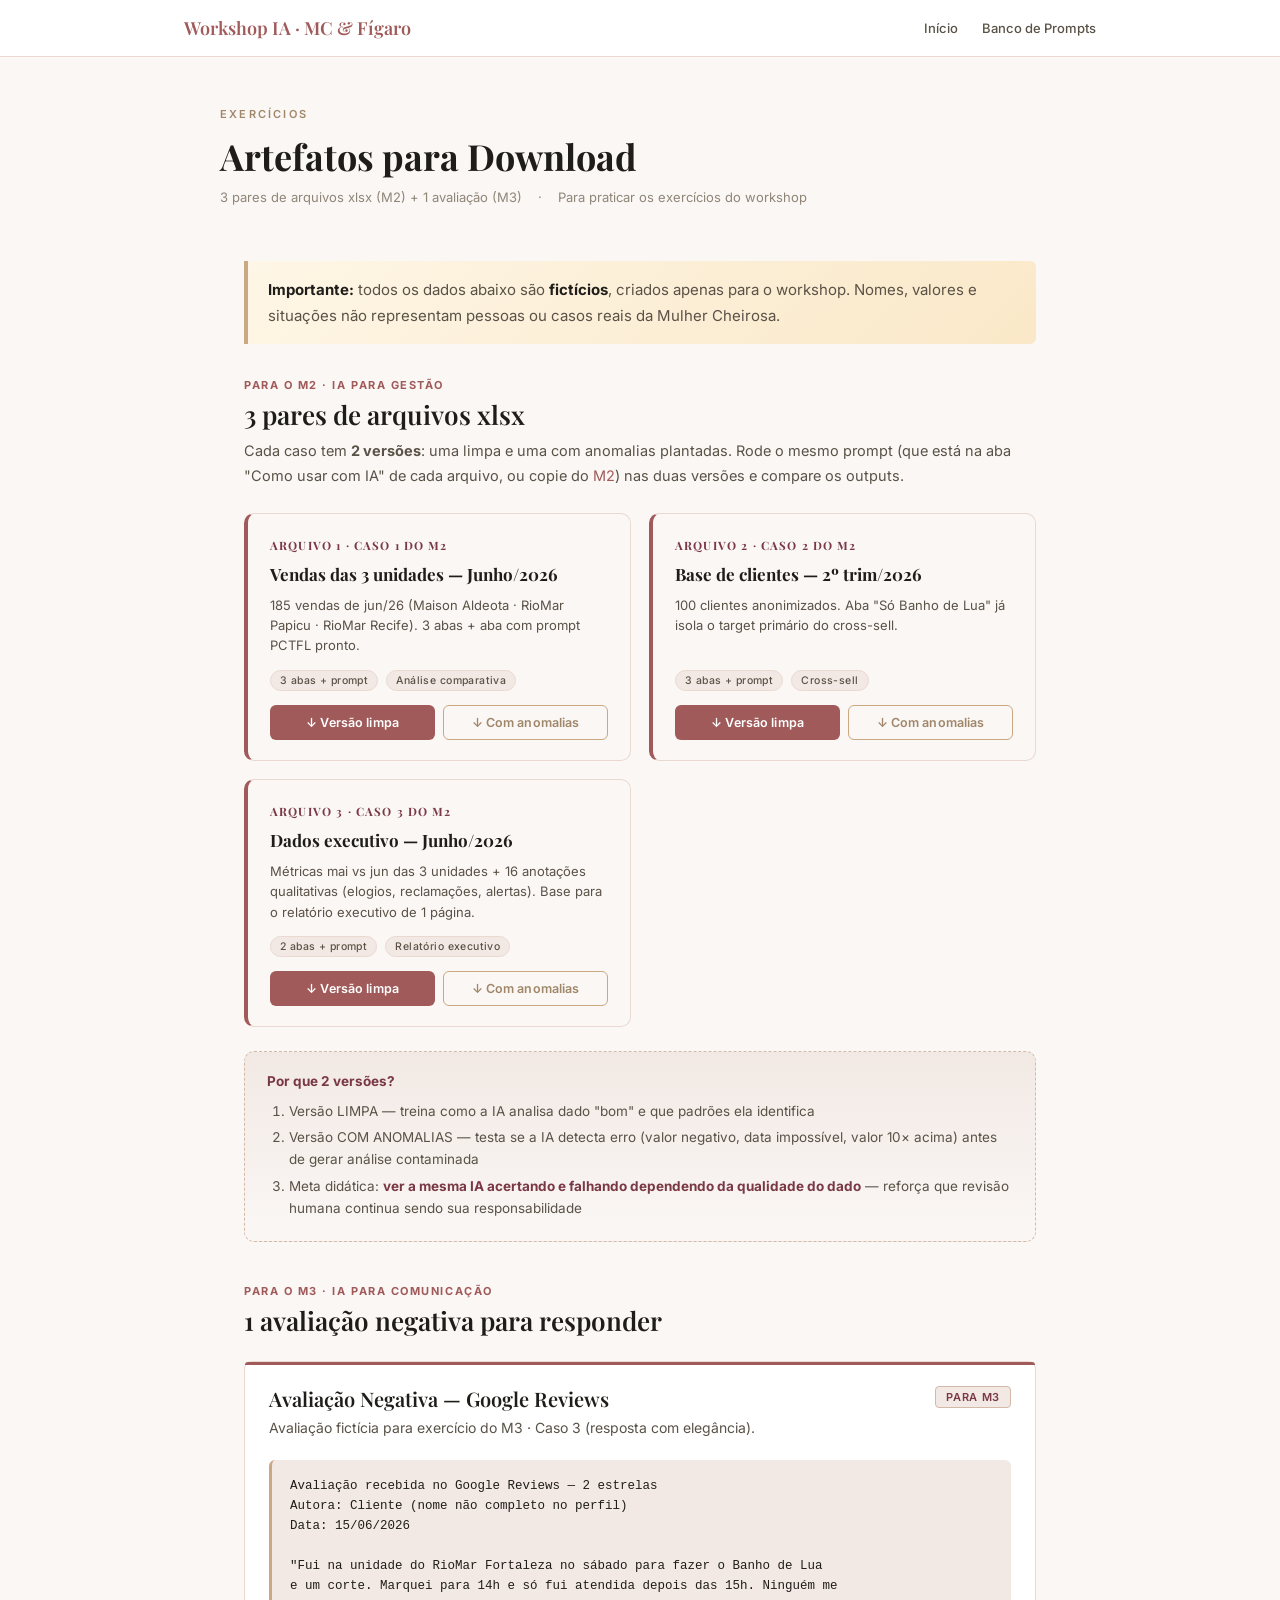
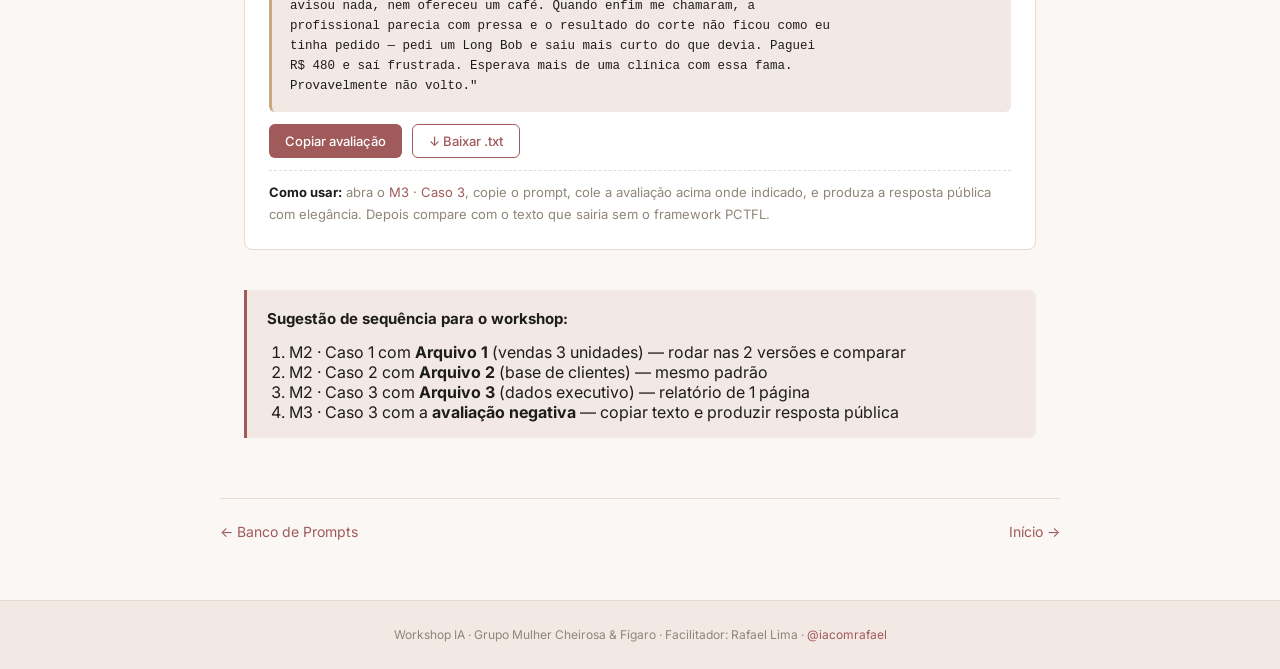
==== commit ed700592: "M2: 6 xlsx robustos pra prática (3 casos x limpo/anomalia) Cada caso do M2 (análise vendas, cross-se" ====
--- a/artefatos/index.html
+++ b/artefatos/index.html
@@ -128,7 +128,7 @@
     <p class="eyebrow">Exercícios</p>
     <h1>Artefatos para Download</h1>
     <div class="module-header-meta">
-      <span>3 recortes de dados fictícios da MC</span>
+      <span>3 pares de arquivos xlsx (M2) + 1 avaliação (M3)</span>
       <span>·</span>
       <span>Para praticar os exercícios do workshop</span>
     </div>
@@ -141,96 +141,83 @@
       pessoas ou casos reais da Mulher Cheirosa.</p>
     </div>
 
+    <!-- ARQUIVOS xlsx do M2 -->
+    <section class="reveal" style="margin: 32px 0 40px">
+      <p class="eyebrow" style="color:var(--accent); font-size:11px; letter-spacing:.14em; text-transform:uppercase; font-weight:700; margin: 0 0 4px">Para o M2 · IA para Gestão</p>
+      <h2 style="font-family:var(--serif); font-size:26px; color:var(--ink); margin:0 0 8px">3 pares de arquivos xlsx</h2>
+      <p style="font-size:14.5px; color:var(--ink-soft); margin:0 0 20px">
+        Cada caso tem <strong>2 versões</strong>: uma limpa e uma com anomalias plantadas. Rode
+        o mesmo prompt (que está na aba "Como usar com IA" de cada arquivo, ou copie do
+        <a href="../m2/index.html">M2</a>) nas duas versões e compare os outputs.
+      </p>
+
+      <div class="arquivos-grid">
+        <div class="arquivo-card">
+          <p class="arquivo-num">Arquivo 1 · Caso 1 do M2</p>
+          <h4>Vendas das 3 unidades — Junho/2026</h4>
+          <p class="arquivo-desc">185 vendas de jun/26 (Maison Aldeota · RioMar Papicu · RioMar Recife). 3 abas + aba com prompt PCTFL pronto.</p>
+          <div class="arquivo-tags">
+            <span>3 abas + prompt</span>
+            <span>Análise comparativa</span>
+          </div>
+          <div class="arquivo-btns">
+            <a href="../m2/exemplos/01a-vendas-3-unidades-jun26-limpo.xlsx" download class="arquivo-btn primary">↓ Versão limpa</a>
+            <a href="../m2/exemplos/01b-vendas-3-unidades-jun26-com-anomalias.xlsx" download class="arquivo-btn ghost">↓ Com anomalias</a>
+          </div>
+        </div>
+
+        <div class="arquivo-card">
+          <p class="arquivo-num">Arquivo 2 · Caso 2 do M2</p>
+          <h4>Base de clientes — 2º trim/2026</h4>
+          <p class="arquivo-desc">100 clientes anonimizados. Aba "Só Banho de Lua" já isola o target primário do cross-sell.</p>
+          <div class="arquivo-tags">
+            <span>3 abas + prompt</span>
+            <span>Cross-sell</span>
+          </div>
+          <div class="arquivo-btns">
+            <a href="../m2/exemplos/02a-base-clientes-cross-sell-limpo.xlsx" download class="arquivo-btn primary">↓ Versão limpa</a>
+            <a href="../m2/exemplos/02b-base-clientes-cross-sell-com-anomalias.xlsx" download class="arquivo-btn ghost">↓ Com anomalias</a>
+          </div>
+        </div>
+
+        <div class="arquivo-card">
+          <p class="arquivo-num">Arquivo 3 · Caso 3 do M2</p>
+          <h4>Dados executivo — Junho/2026</h4>
+          <p class="arquivo-desc">Métricas mai vs jun das 3 unidades + 16 anotações qualitativas (elogios, reclamações, alertas). Base para o relatório executivo de 1 página.</p>
+          <div class="arquivo-tags">
+            <span>2 abas + prompt</span>
+            <span>Relatório executivo</span>
+          </div>
+          <div class="arquivo-btns">
+            <a href="../m2/exemplos/03a-dados-executivo-jun26-limpo.xlsx" download class="arquivo-btn primary">↓ Versão limpa</a>
+            <a href="../m2/exemplos/03b-dados-executivo-jun26-com-anomalias.xlsx" download class="arquivo-btn ghost">↓ Com anomalias</a>
+          </div>
+        </div>
+      </div>
+
+      <div class="arquivos-como-usar">
+        <strong>Por que 2 versões?</strong>
+        <ol>
+          <li>Versão LIMPA — treina como a IA analisa dado "bom" e que padrões ela identifica</li>
+          <li>Versão COM ANOMALIAS — testa se a IA detecta erro (valor negativo, data impossível, valor 10× acima) antes de gerar análise contaminada</li>
+          <li>Meta didática: <strong>ver a mesma IA acertando e falhando dependendo da qualidade do dado</strong> — reforça que revisão humana continua sendo sua responsabilidade</li>
+        </ol>
+      </div>
+    </section>
+
+    <!-- ARTEFATO M3 -->
+    <section class="reveal" style="margin: 40px 0 24px">
+      <p class="eyebrow" style="color:var(--accent); font-size:11px; letter-spacing:.14em; text-transform:uppercase; font-weight:700; margin: 0 0 4px">Para o M3 · IA para Comunicação</p>
+      <h2 style="font-family:var(--serif); font-size:26px; color:var(--ink); margin:0 0 8px">1 avaliação negativa para responder</h2>
+    </section>
+
     <div class="artefato-list">
 
-      <!-- ARTEFATO 1 -->
+      <!-- ARTEFATO M3 -->
       <div class="artefato-card">
         <div class="artefato-header">
           <div>
-            <h3 class="artefato-title">1 · Vendas por Unidade — Junho/2026</h3>
-            <p class="artefato-desc">Recorte de dados fictícios para exercício do M2 · Caso 1 (análise comparativa entre unidades).</p>
-          </div>
-          <span class="artefato-tag">Para M2</span>
-        </div>
-        <div class="artefato-body" id="a1">Grupo Mulher Cheirosa — Consolidado Junho/2026 (dados fictícios)
-
-MAISON ALDEOTA (Fortaleza)
-- Faturamento: R$ 187.400
-- Ticket médio: R$ 380
-- Nº de atendimentos: 493
-- Taxa de retorno em 30 dias: 62%
-- Mix top 3: Banho de Lua (28%), Cronograma Capilar (19%), Cortes (17%)
-- Serviço em queda: Depilação (-14% vs maio)
-
-RIOMAR PAPICU (Fortaleza)
-- Faturamento: R$ 224.800
-- Ticket médio: R$ 265
-- Nº de atendimentos: 848
-- Taxa de retorno em 30 dias: 38%
-- Mix top 3: Cortes (26%), Unhas (22%), Maquiagem (16%)
-- Serviço em queda: Micropigmentação (-8% vs maio)
-
-RIOMAR RECIFE (Pernambuco)
-- Faturamento: R$ 156.200
-- Ticket médio: R$ 298
-- Nº de atendimentos: 524
-- Taxa de retorno em 30 dias: 44%
-- Mix top 3: Banho de Lua (24%), Cortes (21%), Unhas (18%)
-- Serviço em queda: Cronograma Capilar (-11% vs maio)
-
-Comparativo vs Junho/2025:
-- Maison: +8% faturamento, +5% ticket
-- RioMar FOR: +12% faturamento, -3% ticket
-- RioMar Recife: +22% faturamento, +9% ticket</div>
-        <div class="artefato-actions">
-          <button class="copy-btn" data-copy="a1">Copiar dados</button>
-          <a href="downloads/vendas-junho-2026.txt" download class="download-btn">↓ Baixar .txt</a>
-        </div>
-        <p class="como-usar"><strong>Como usar:</strong> abra o <a href="../m2/index.html">M2 · Caso 1</a>, copie o prompt, cole os dados acima onde o prompt indica <code>[cole os dados aqui]</code>, e rode no ChatGPT ou Claude.</p>
-      </div>
-
-      <!-- ARTEFATO 2 -->
-      <div class="artefato-card">
-        <div class="artefato-header">
-          <div>
-            <h3 class="artefato-title">2 · Base de Clientes Banho de Lua — Q2/2026</h3>
-            <p class="artefato-desc">Recorte fictício para exercício do M2 · Caso 2 (cross-sell). Iniciais anônimas.</p>
-          </div>
-          <span class="artefato-tag">Para M2</span>
-        </div>
-        <div class="artefato-body" id="a2">Clientes Banho de Lua — abril a junho/2026 (dados fictícios)
-
-Cliente | Idade | Unidade | Freq. últimos 3m | Ticket médio | Outros serviços 12m
---------|-------|---------|------------------|--------------|--------------------
-M.V.C.  | 42    | Maison  | 3                | R$ 420       | Cronograma Capilar, Micropigmentação
-A.R.L.  | 28    | Maison  | 2                | R$ 380       | -
-F.M.S.  | 35    | RioMar F| 2                | R$ 350       | Cortes
-J.P.N.  | 51    | Maison  | 3                | R$ 460       | Cronograma, Estética Facial
-C.R.O.  | 26    | RioMar F| 1                | R$ 320       | Maquiagem para eventos
-L.B.T.  | 44    | Maison  | 3                | R$ 490       | Cronograma, Micropigmentação
-R.A.M.  | 32    | RioMar R| 2                | R$ 340       | Cortes, Unhas
-S.G.P.  | 38    | Maison  | 2                | R$ 400       | -
-V.K.D.  | 29    | RioMar R| 1                | R$ 310       | Unhas
-T.M.C.  | 47    | Maison  | 3                | R$ 450       | Cronograma, Estética Facial
-B.O.H.  | 33    | RioMar F| 2                | R$ 360       | Maquiagem para eventos
-G.E.F.  | 41    | Maison  | 2                | R$ 410       | Cortes, Cronograma
-N.S.A.  | 25    | RioMar F| 1                | R$ 300       | Unhas
-P.R.Q.  | 52    | Maison  | 3                | R$ 480       | Cronograma, Micropigmentação, Estética
-D.L.V.  | 30    | RioMar R| 2                | R$ 330       | Cortes
-
-Total: 15 clientes | Idade média: 37 | Ticket médio agregado: R$ 393</div>
-        <div class="artefato-actions">
-          <button class="copy-btn" data-copy="a2">Copiar dados</button>
-          <a href="downloads/clientes-banho-de-lua-q2-2026.txt" download class="download-btn">↓ Baixar .txt</a>
-        </div>
-        <p class="como-usar"><strong>Como usar:</strong> abra o <a href="../m2/index.html">M2 · Caso 2</a>, copie o prompt, cole os dados acima onde indicado, e peça análise de cross-sell para Spa da Noiva ou Cronograma Capilar.</p>
-      </div>
-
-      <!-- ARTEFATO 3 -->
-      <div class="artefato-card">
-        <div class="artefato-header">
-          <div>
-            <h3 class="artefato-title">3 · Avaliação Negativa — Google Reviews</h3>
+            <h3 class="artefato-title">Avaliação Negativa — Google Reviews</h3>
             <p class="artefato-desc">Avaliação fictícia para exercício do M3 · Caso 3 (resposta com elegância).</p>
           </div>
           <span class="artefato-tag">Para M3</span>
@@ -258,9 +245,10 @@
     <div class="callout">
       <p><strong>Sugestão de sequência para o workshop:</strong></p>
       <ol style="margin-top:10px; margin-bottom:0">
-        <li>M2 · Caso 1 com <strong>Artefato 1</strong> (vendas por unidade)</li>
-        <li>M2 · Caso 2 com <strong>Artefato 2</strong> (base de clientes)</li>
-        <li>M3 · Caso 3 com <strong>Artefato 3</strong> (avaliação negativa)</li>
+        <li>M2 · Caso 1 com <strong>Arquivo 1</strong> (vendas 3 unidades) — rodar nas 2 versões e comparar</li>
+        <li>M2 · Caso 2 com <strong>Arquivo 2</strong> (base de clientes) — mesmo padrão</li>
+        <li>M2 · Caso 3 com <strong>Arquivo 3</strong> (dados executivo) — relatório de 1 página</li>
+        <li>M3 · Caso 3 com a <strong>avaliação negativa</strong> — copiar texto e produzir resposta pública</li>
       </ol>
     </div>
   </div>
--- a/assets/style.css
+++ b/assets/style.css
@@ -218,6 +218,56 @@
   border-radius: 20px;
   padding: 6px 14px;
   color: var(--ink-soft);
+}
+
+/* ── 6b. Hero: bloco "o que vamos ver juntos" ────────────── */
+.hero-aprender {
+  max-width: 620px;
+  margin: 36px auto 0;
+  padding: 24px 28px;
+  background: var(--bg-card);
+  border: 1px solid var(--border);
+  border-radius: 12px;
+  text-align: left;
+}
+.hero-aprender-lbl {
+  font-family: var(--sans);
+  font-size: 11px;
+  font-weight: 600;
+  text-transform: uppercase;
+  letter-spacing: 0.14em;
+  color: var(--accent-warm-dark);
+  margin: 0 0 14px;
+  text-align: center;
+}
+.hero-aprender ul {
+  list-style: none;
+  padding: 0;
+  margin: 0;
+}
+.hero-aprender li {
+  font-size: 14.5px;
+  color: var(--ink-soft);
+  line-height: 1.55;
+  padding: 9px 0 9px 26px;
+  position: relative;
+  border-bottom: 1px dashed var(--border);
+}
+.hero-aprender li:last-child { border-bottom: none; }
+.hero-aprender li::before {
+  content: '';
+  position: absolute;
+  left: 4px;
+  top: 16px;
+  width: 8px;
+  height: 8px;
+  border-radius: 50%;
+  background: var(--accent-warm);
+}
+.hero-aprender li strong { color: var(--ink); font-weight: 600; }
+@media (max-width: 640px) {
+  .hero-aprender { padding: 20px 20px; margin-top: 28px; }
+  .hero-aprender li { font-size: 14px; }
 }
 
 /* ── 7. Grid de módulos (home) ───────────────────────────── */
@@ -2474,3 +2524,183 @@
   .assist-step { grid-template-columns: 40px 1fr; gap: 14px; padding: 20px; }
   .assist-step-num { width: 40px; height: 40px; font-size: 20px; }
 }
+
+/* ── Arquivos pra praticar (M2) ─────────────────────────────
+   Cards de download dos xlsx do M2, no padrão dos "exemplos"
+   da mentoria Débora — cada card tem 2 versões (limpa e com
+   anomalia) e 1 prompt único que roda em ambos. */
+.arquivos-grid {
+  display: grid;
+  grid-template-columns: repeat(auto-fit, minmax(300px, 1fr));
+  gap: 18px;
+  margin: 24px 0;
+}
+.arquivo-card {
+  background: var(--bg);
+  border: 1px solid var(--border);
+  border-left: 4px solid var(--accent);
+  border-radius: 10px;
+  padding: 22px 22px 20px;
+  display: flex;
+  flex-direction: column;
+  transition: box-shadow .15s, transform .15s;
+}
+.arquivo-card:hover {
+  box-shadow: 0 6px 20px rgba(139, 58, 92, .10);
+  transform: translateY(-2px);
+}
+.arquivo-card .arquivo-num {
+  font-family: var(--serif);
+  font-size: 11.5px;
+  color: var(--accent-dark);
+  font-weight: 700;
+  letter-spacing: .10em;
+  text-transform: uppercase;
+  margin: 0 0 8px;
+}
+.arquivo-card h4 {
+  font-family: var(--serif);
+  font-size: 17px;
+  color: var(--ink);
+  margin: 0 0 10px;
+  line-height: 1.3;
+}
+.arquivo-card .arquivo-desc {
+  font-size: 13px;
+  color: var(--ink-soft);
+  line-height: 1.55;
+  margin: 0 0 14px;
+  flex-grow: 1;
+}
+.arquivo-card .arquivo-tags {
+  display: flex;
+  gap: 8px;
+  flex-wrap: wrap;
+  margin: 0 0 14px;
+}
+.arquivo-card .arquivo-tags span {
+  font-size: 10.5px;
+  padding: 3px 9px;
+  background: var(--bg-warm);
+  color: var(--ink-soft);
+  border: 1px solid var(--border);
+  border-radius: 12px;
+  letter-spacing: .04em;
+  font-weight: 500;
+}
+.arquivo-card .arquivo-btns {
+  display: flex;
+  gap: 8px;
+  flex-wrap: wrap;
+  margin-top: auto;
+}
+.arquivo-card .arquivo-btn {
+  flex: 1;
+  min-width: 128px;
+  text-align: center;
+  padding: 9px 14px;
+  border-radius: 6px;
+  font-size: 12.5px;
+  font-weight: 600;
+  text-decoration: none;
+  transition: all .15s;
+  border: 1.5px solid transparent;
+  letter-spacing: .01em;
+}
+.arquivo-card .arquivo-btn.primary {
+  background: var(--accent);
+  color: #fff;
+}
+.arquivo-card .arquivo-btn.primary:hover {
+  background: var(--accent-dark);
+}
+.arquivo-card .arquivo-btn.ghost {
+  background: transparent;
+  color: var(--accent-warm-dark);
+  border-color: var(--accent-warm);
+}
+.arquivo-card .arquivo-btn.ghost:hover {
+  background: var(--accent-warm);
+  color: #fff;
+}
+
+/* Bloco do prompt único (embaixo dos 3 cards) — para o M2 */
+.prompt-unico {
+  background: var(--bg);
+  border: 1px solid var(--border);
+  border-top: 3px solid var(--accent-warm);
+  border-radius: 10px;
+  padding: 22px 24px;
+  margin-top: 20px;
+}
+.prompt-unico-head {
+  display: flex;
+  justify-content: space-between;
+  align-items: baseline;
+  gap: 12px;
+  margin-bottom: 14px;
+  flex-wrap: wrap;
+}
+.prompt-unico-head h4 {
+  font-family: var(--serif);
+  font-size: 17px;
+  color: var(--ink);
+  margin: 0;
+}
+.prompt-unico-head .prompt-unico-tag {
+  font-size: 11px;
+  padding: 3px 10px;
+  background: var(--bg-warm);
+  color: var(--accent-warm-dark);
+  border: 1px solid var(--border-strong);
+  border-radius: 12px;
+  font-weight: 600;
+  letter-spacing: .04em;
+}
+.prompt-unico-body {
+  background: var(--bg-warm);
+  border-left: 3px solid var(--accent-warm);
+  padding: 16px 18px;
+  border-radius: 4px;
+  font-family: var(--mono);
+  font-size: 12.5px;
+  color: var(--ink);
+  white-space: pre-wrap;
+  line-height: 1.6;
+  max-height: 320px;
+  overflow-y: auto;
+  margin-bottom: 12px;
+}
+.prompt-unico-actions {
+  display: flex;
+  gap: 10px;
+  flex-wrap: wrap;
+}
+.prompt-unico-btn {
+  font-family: var(--sans);
+  font-size: 13px;
+  font-weight: 600;
+  padding: 8px 18px;
+  border-radius: 6px;
+  border: none;
+  cursor: pointer;
+  background: var(--accent);
+  color: #fff;
+  transition: background .15s;
+}
+.prompt-unico-btn:hover { background: var(--accent-dark); }
+.prompt-unico-btn.copied { background: #2e7d32; }
+
+.arquivos-como-usar {
+  background: linear-gradient(180deg, var(--bg-warm) 0%, var(--bg) 100%);
+  border: 1px dashed var(--border-strong);
+  border-radius: 10px;
+  padding: 18px 22px;
+  margin: 20px 0;
+  font-size: 13.5px;
+  color: var(--ink-soft);
+  line-height: 1.65;
+}
+.arquivos-como-usar strong { color: var(--accent-dark); }
+.arquivos-como-usar ol { margin: 8px 0 0 22px; padding: 0; }
+.arquivos-como-usar ol li { margin-bottom: 4px; }
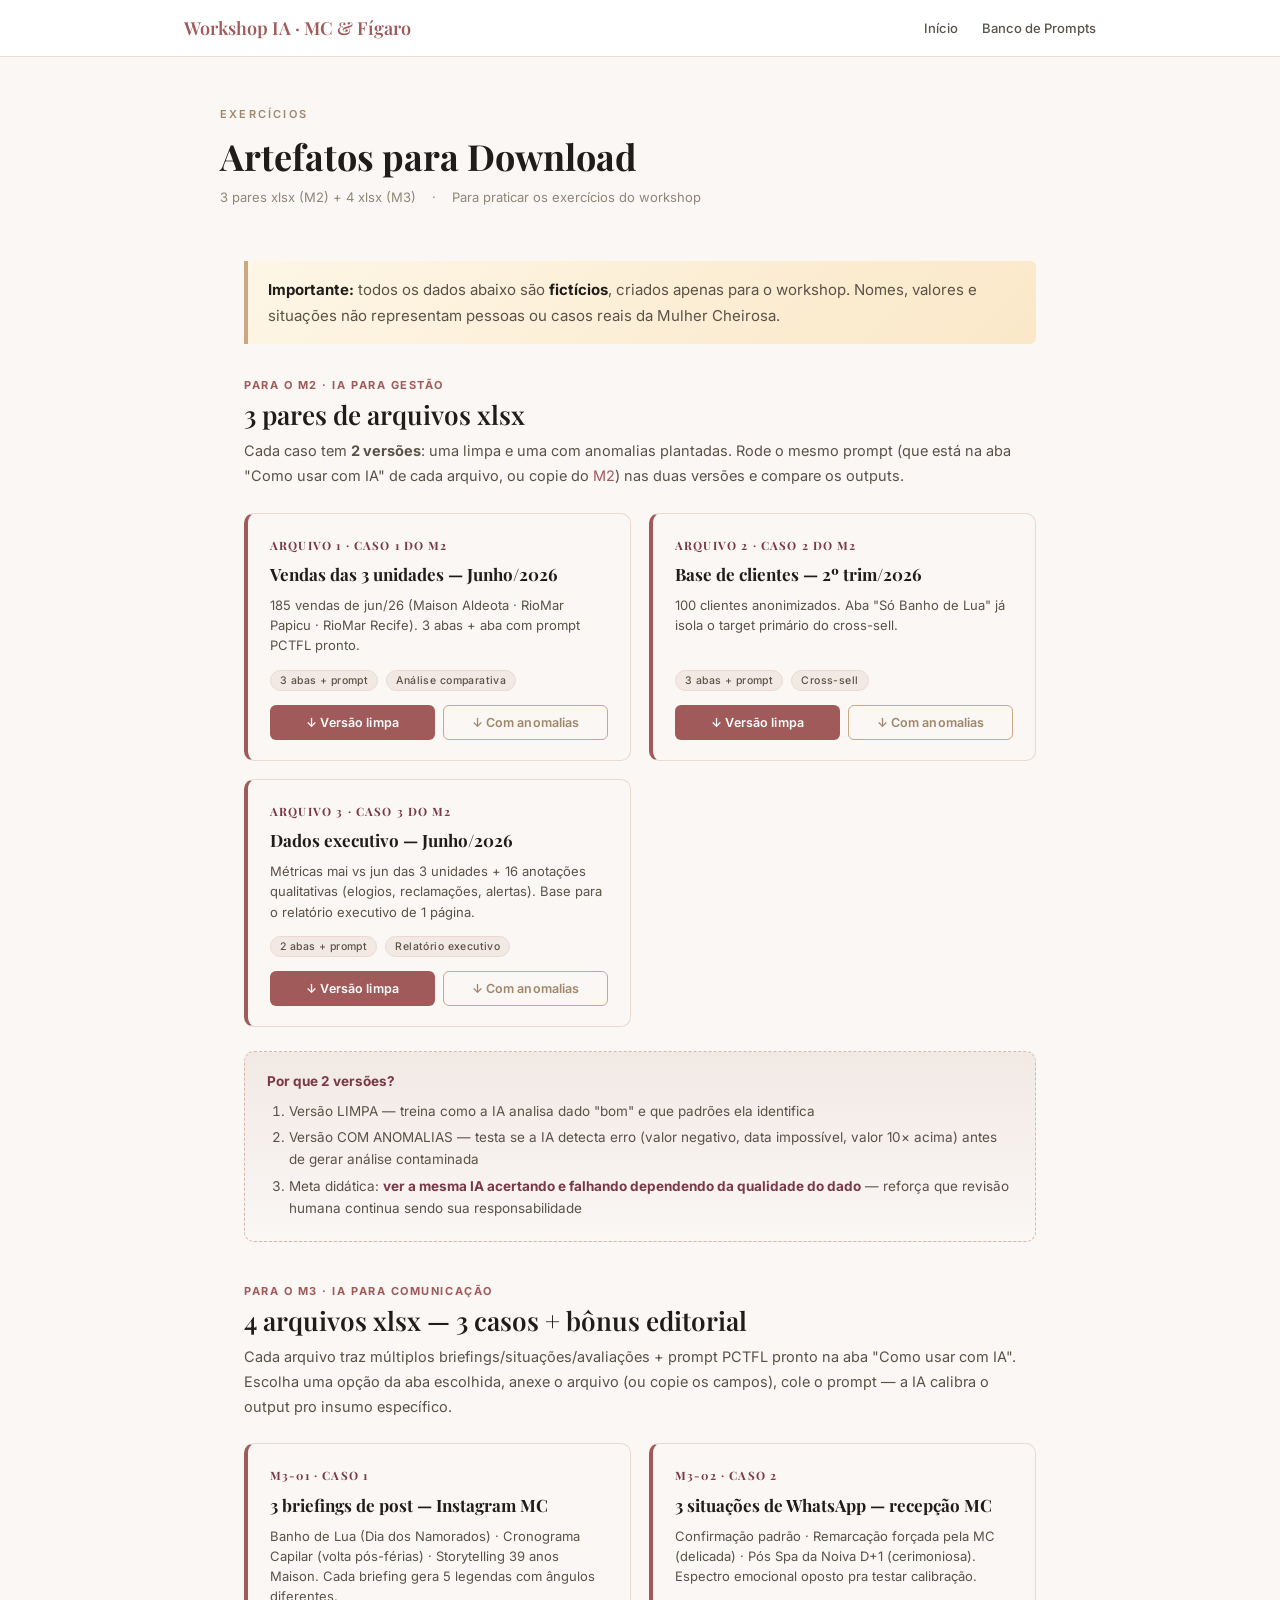
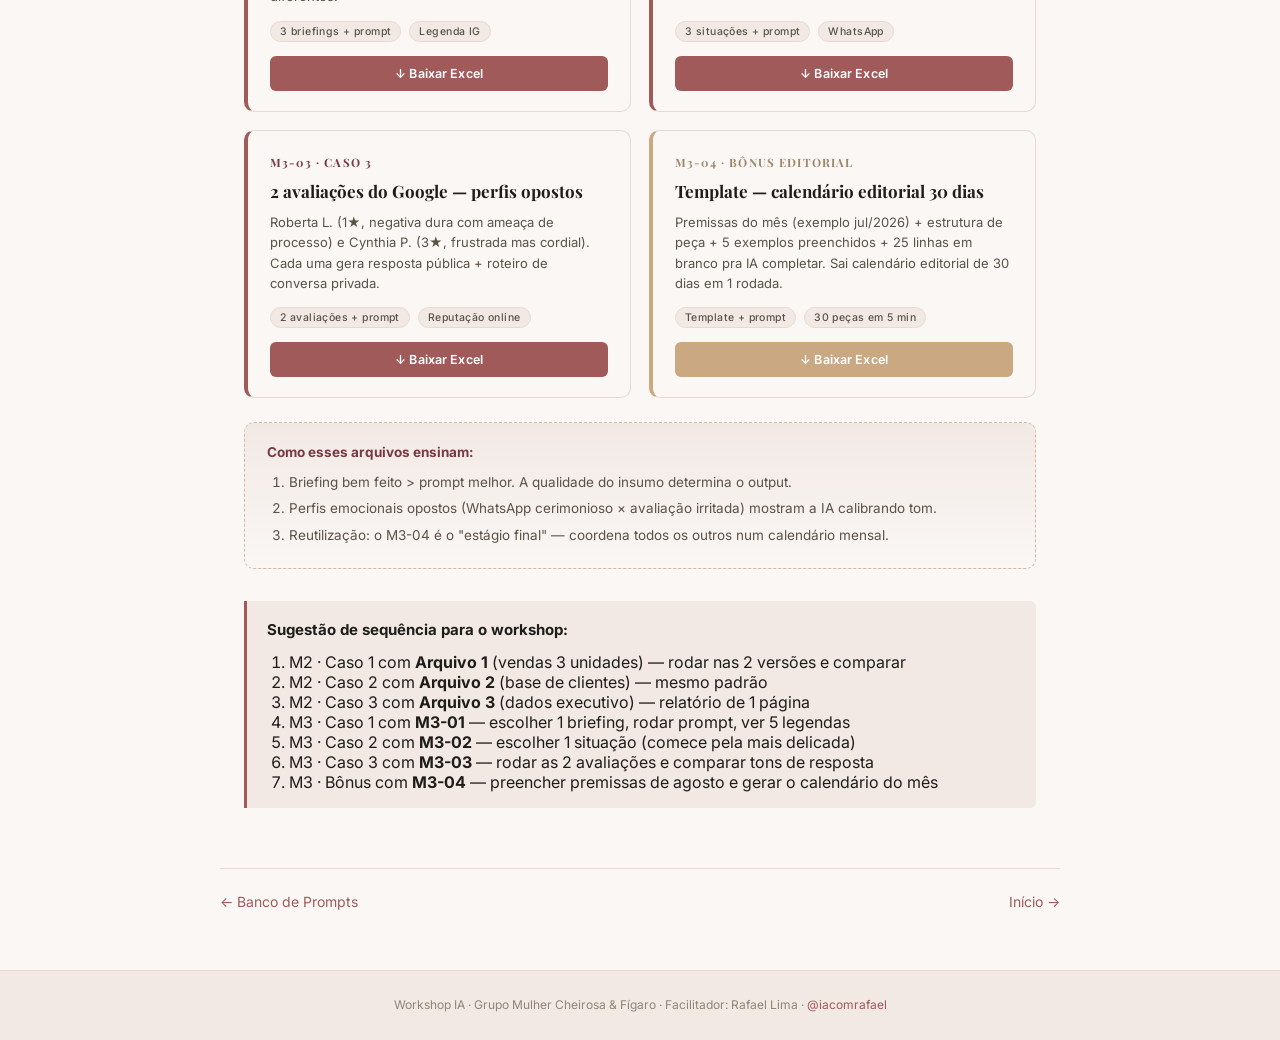
==== commit 1aef51cc: "M3: 4 xlsx didáticos (3 casos + bônus calendário editorial) Cada caso do M3 ganha um arquivo Excel c" ====
--- a/artefatos/index.html
+++ b/artefatos/index.html
@@ -128,7 +128,7 @@
     <p class="eyebrow">Exercícios</p>
     <h1>Artefatos para Download</h1>
     <div class="module-header-meta">
-      <span>3 pares de arquivos xlsx (M2) + 1 avaliação (M3)</span>
+      <span>3 pares xlsx (M2) + 4 xlsx (M3)</span>
       <span>·</span>
       <span>Para praticar os exercícios do workshop</span>
     </div>
@@ -205,42 +205,79 @@
       </div>
     </section>
 
-    <!-- ARTEFATO M3 -->
-    <section class="reveal" style="margin: 40px 0 24px">
+    <!-- ARQUIVOS xlsx do M3 -->
+    <section class="reveal" style="margin: 40px 0 32px">
       <p class="eyebrow" style="color:var(--accent); font-size:11px; letter-spacing:.14em; text-transform:uppercase; font-weight:700; margin: 0 0 4px">Para o M3 · IA para Comunicação</p>
-      <h2 style="font-family:var(--serif); font-size:26px; color:var(--ink); margin:0 0 8px">1 avaliação negativa para responder</h2>
+      <h2 style="font-family:var(--serif); font-size:26px; color:var(--ink); margin:0 0 8px">4 arquivos xlsx — 3 casos + bônus editorial</h2>
+      <p style="font-size:14.5px; color:var(--ink-soft); margin:0 0 20px">
+        Cada arquivo traz múltiplos briefings/situações/avaliações + prompt PCTFL pronto na
+        aba "Como usar com IA". Escolha uma opção da aba escolhida, anexe o arquivo (ou copie
+        os campos), cole o prompt — a IA calibra o output pro insumo específico.
+      </p>
+
+      <div class="arquivos-grid">
+        <div class="arquivo-card">
+          <p class="arquivo-num">M3-01 · Caso 1</p>
+          <h4>3 briefings de post — Instagram MC</h4>
+          <p class="arquivo-desc">Banho de Lua (Dia dos Namorados) · Cronograma Capilar (volta pós-férias) · Storytelling 39 anos Maison. Cada briefing gera 5 legendas com ângulos diferentes.</p>
+          <div class="arquivo-tags">
+            <span>3 briefings + prompt</span>
+            <span>Legenda IG</span>
+          </div>
+          <div class="arquivo-btns">
+            <a href="../m3/exemplos/m3-01-briefings-instagram.xlsx" download class="arquivo-btn primary">↓ Baixar Excel</a>
+          </div>
+        </div>
+
+        <div class="arquivo-card">
+          <p class="arquivo-num">M3-02 · Caso 2</p>
+          <h4>3 situações de WhatsApp — recepção MC</h4>
+          <p class="arquivo-desc">Confirmação padrão · Remarcação forçada pela MC (delicada) · Pós Spa da Noiva D+1 (cerimoniosa). Espectro emocional oposto pra testar calibração.</p>
+          <div class="arquivo-tags">
+            <span>3 situações + prompt</span>
+            <span>WhatsApp</span>
+          </div>
+          <div class="arquivo-btns">
+            <a href="../m3/exemplos/m3-02-situacoes-whatsapp.xlsx" download class="arquivo-btn primary">↓ Baixar Excel</a>
+          </div>
+        </div>
+
+        <div class="arquivo-card">
+          <p class="arquivo-num">M3-03 · Caso 3</p>
+          <h4>2 avaliações do Google — perfis opostos</h4>
+          <p class="arquivo-desc">Roberta L. (1★, negativa dura com ameaça de processo) e Cynthia P. (3★, frustrada mas cordial). Cada uma gera resposta pública + roteiro de conversa privada.</p>
+          <div class="arquivo-tags">
+            <span>2 avaliações + prompt</span>
+            <span>Reputação online</span>
+          </div>
+          <div class="arquivo-btns">
+            <a href="../m3/exemplos/m3-03-avaliacoes-google.xlsx" download class="arquivo-btn primary">↓ Baixar Excel</a>
+          </div>
+        </div>
+
+        <div class="arquivo-card" style="border-left-color: var(--accent-warm);">
+          <p class="arquivo-num" style="color: var(--accent-warm-dark);">M3-04 · Bônus editorial</p>
+          <h4>Template — calendário editorial 30 dias</h4>
+          <p class="arquivo-desc">Premissas do mês (exemplo jul/2026) + estrutura de peça + 5 exemplos preenchidos + 25 linhas em branco pra IA completar. Sai calendário editorial de 30 dias em 1 rodada.</p>
+          <div class="arquivo-tags">
+            <span>Template + prompt</span>
+            <span>30 peças em 5 min</span>
+          </div>
+          <div class="arquivo-btns">
+            <a href="../m3/exemplos/m3-04-calendario-editorial.xlsx" download class="arquivo-btn primary" style="background: var(--accent-warm);">↓ Baixar Excel</a>
+          </div>
+        </div>
+      </div>
+
+      <div class="arquivos-como-usar">
+        <strong>Como esses arquivos ensinam:</strong>
+        <ol>
+          <li>Briefing bem feito &gt; prompt melhor. A qualidade do insumo determina o output.</li>
+          <li>Perfis emocionais opostos (WhatsApp cerimonioso × avaliação irritada) mostram a IA calibrando tom.</li>
+          <li>Reutilização: o M3-04 é o "estágio final" — coordena todos os outros num calendário mensal.</li>
+        </ol>
+      </div>
     </section>
-
-    <div class="artefato-list">
-
-      <!-- ARTEFATO M3 -->
-      <div class="artefato-card">
-        <div class="artefato-header">
-          <div>
-            <h3 class="artefato-title">Avaliação Negativa — Google Reviews</h3>
-            <p class="artefato-desc">Avaliação fictícia para exercício do M3 · Caso 3 (resposta com elegância).</p>
-          </div>
-          <span class="artefato-tag">Para M3</span>
-        </div>
-        <div class="artefato-body" id="a3">Avaliação recebida no Google Reviews — 2 estrelas
-Autora: Cliente (nome não completo no perfil)
-Data: 15/06/2026
-
-"Fui na unidade do RioMar Fortaleza no sábado para fazer o Banho de Lua
-e um corte. Marquei para 14h e só fui atendida depois das 15h. Ninguém me
-avisou nada, nem ofereceu um café. Quando enfim me chamaram, a
-profissional parecia com pressa e o resultado do corte não ficou como eu
-tinha pedido — pedi um Long Bob e saiu mais curto do que devia. Paguei
-R$ 480 e saí frustrada. Esperava mais de uma clínica com essa fama.
-Provavelmente não volto."</div>
-        <div class="artefato-actions">
-          <button class="copy-btn" data-copy="a3">Copiar avaliação</button>
-          <a href="downloads/avaliacao-negativa.txt" download class="download-btn">↓ Baixar .txt</a>
-        </div>
-        <p class="como-usar"><strong>Como usar:</strong> abra o <a href="../m3/index.html">M3 · Caso 3</a>, copie o prompt, cole a avaliação acima onde indicado, e produza a resposta pública com elegância. Depois compare com o texto que sairia sem o framework PCTFL.</p>
-      </div>
-
-    </div><!-- /artefato-list -->
 
     <div class="callout">
       <p><strong>Sugestão de sequência para o workshop:</strong></p>
@@ -248,7 +285,10 @@
         <li>M2 · Caso 1 com <strong>Arquivo 1</strong> (vendas 3 unidades) — rodar nas 2 versões e comparar</li>
         <li>M2 · Caso 2 com <strong>Arquivo 2</strong> (base de clientes) — mesmo padrão</li>
         <li>M2 · Caso 3 com <strong>Arquivo 3</strong> (dados executivo) — relatório de 1 página</li>
-        <li>M3 · Caso 3 com a <strong>avaliação negativa</strong> — copiar texto e produzir resposta pública</li>
+        <li>M3 · Caso 1 com <strong>M3-01</strong> — escolher 1 briefing, rodar prompt, ver 5 legendas</li>
+        <li>M3 · Caso 2 com <strong>M3-02</strong> — escolher 1 situação (comece pela mais delicada)</li>
+        <li>M3 · Caso 3 com <strong>M3-03</strong> — rodar as 2 avaliações e comparar tons de resposta</li>
+        <li>M3 · Bônus com <strong>M3-04</strong> — preencher premissas de agosto e gerar o calendário do mês</li>
       </ol>
     </div>
   </div>
